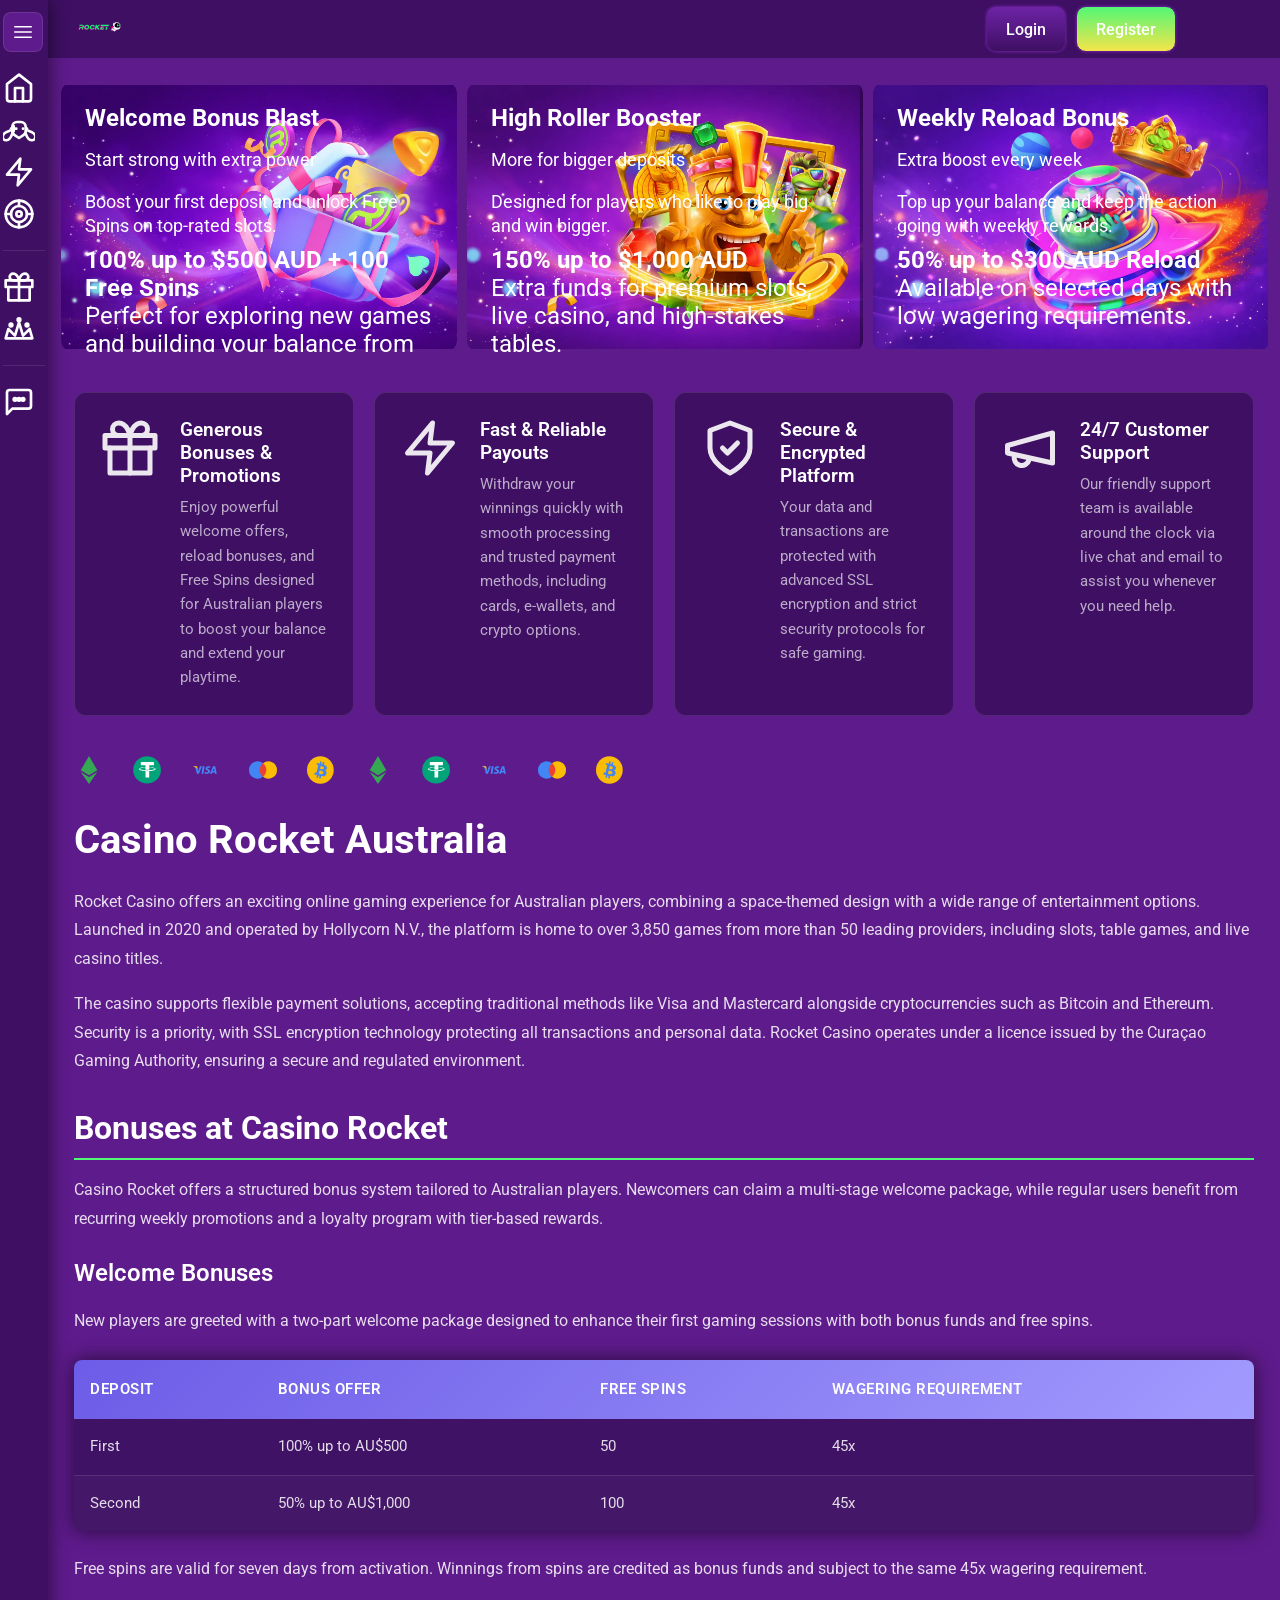
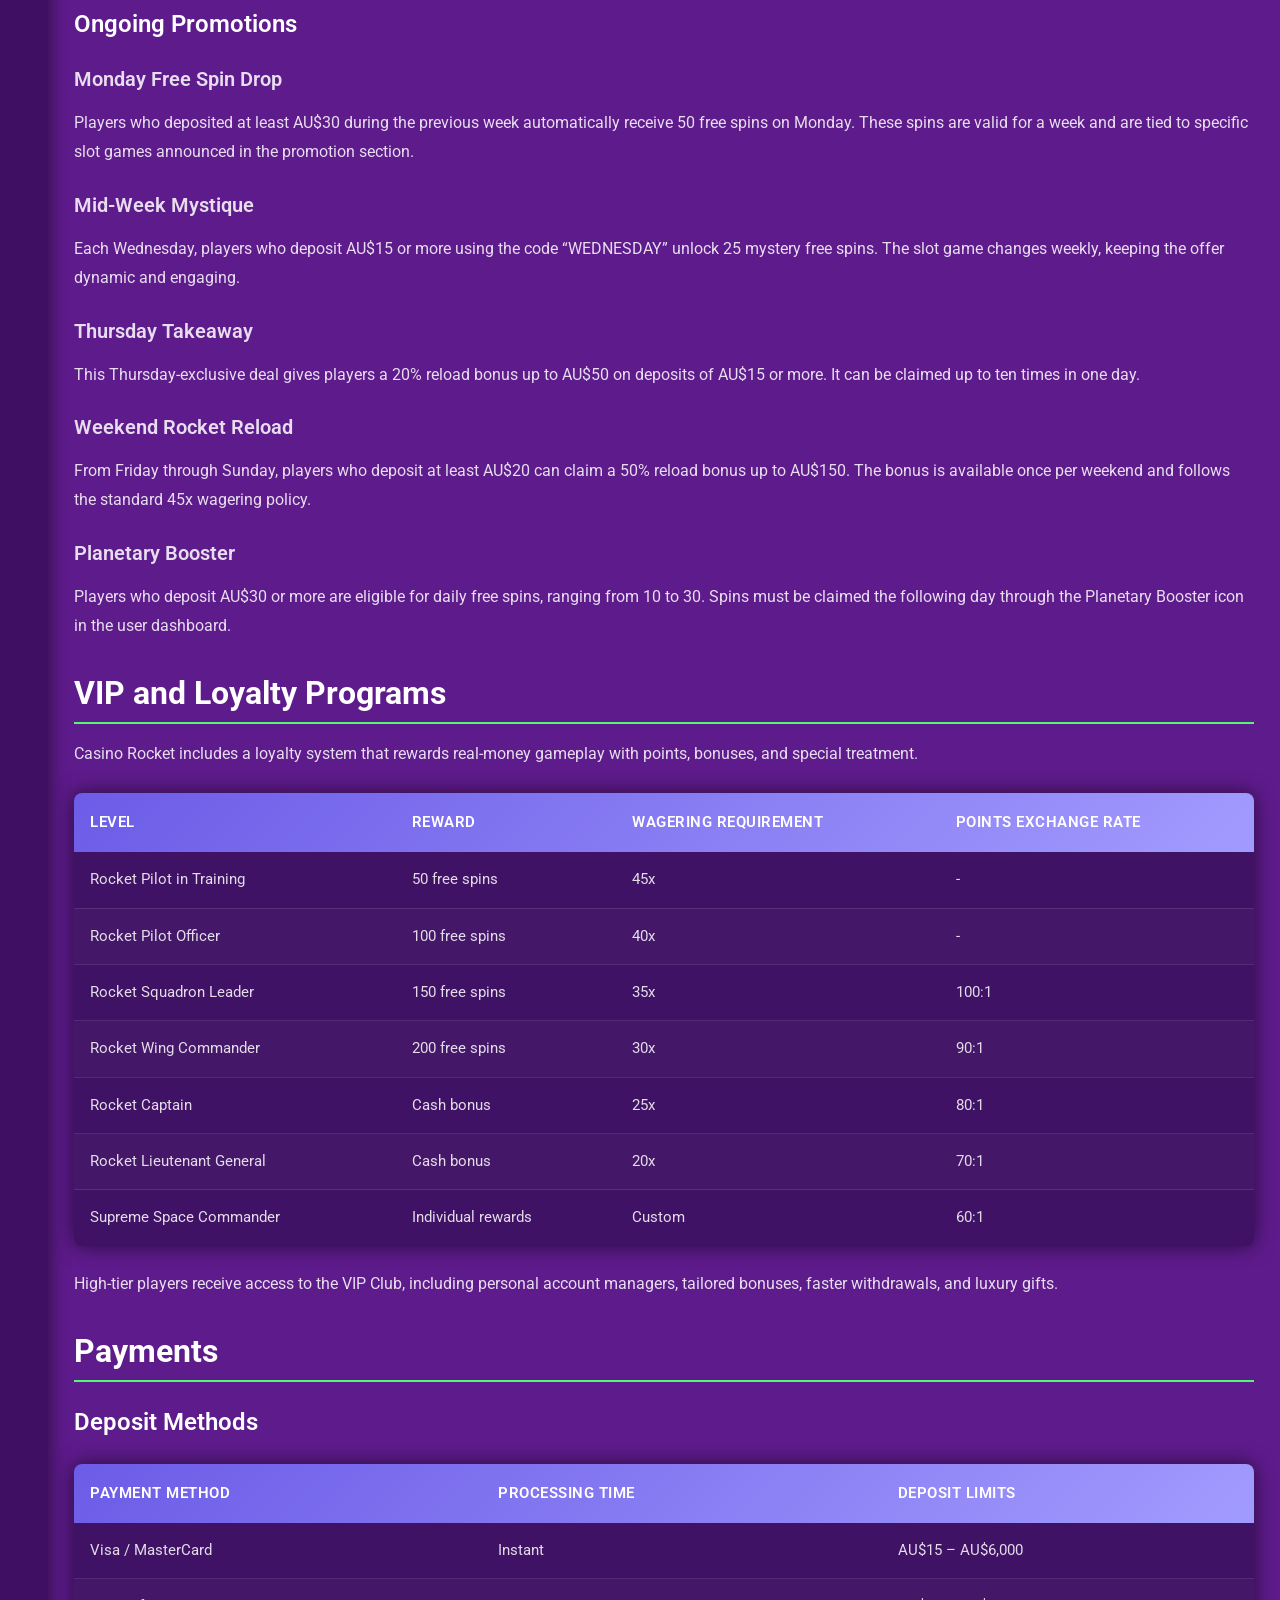
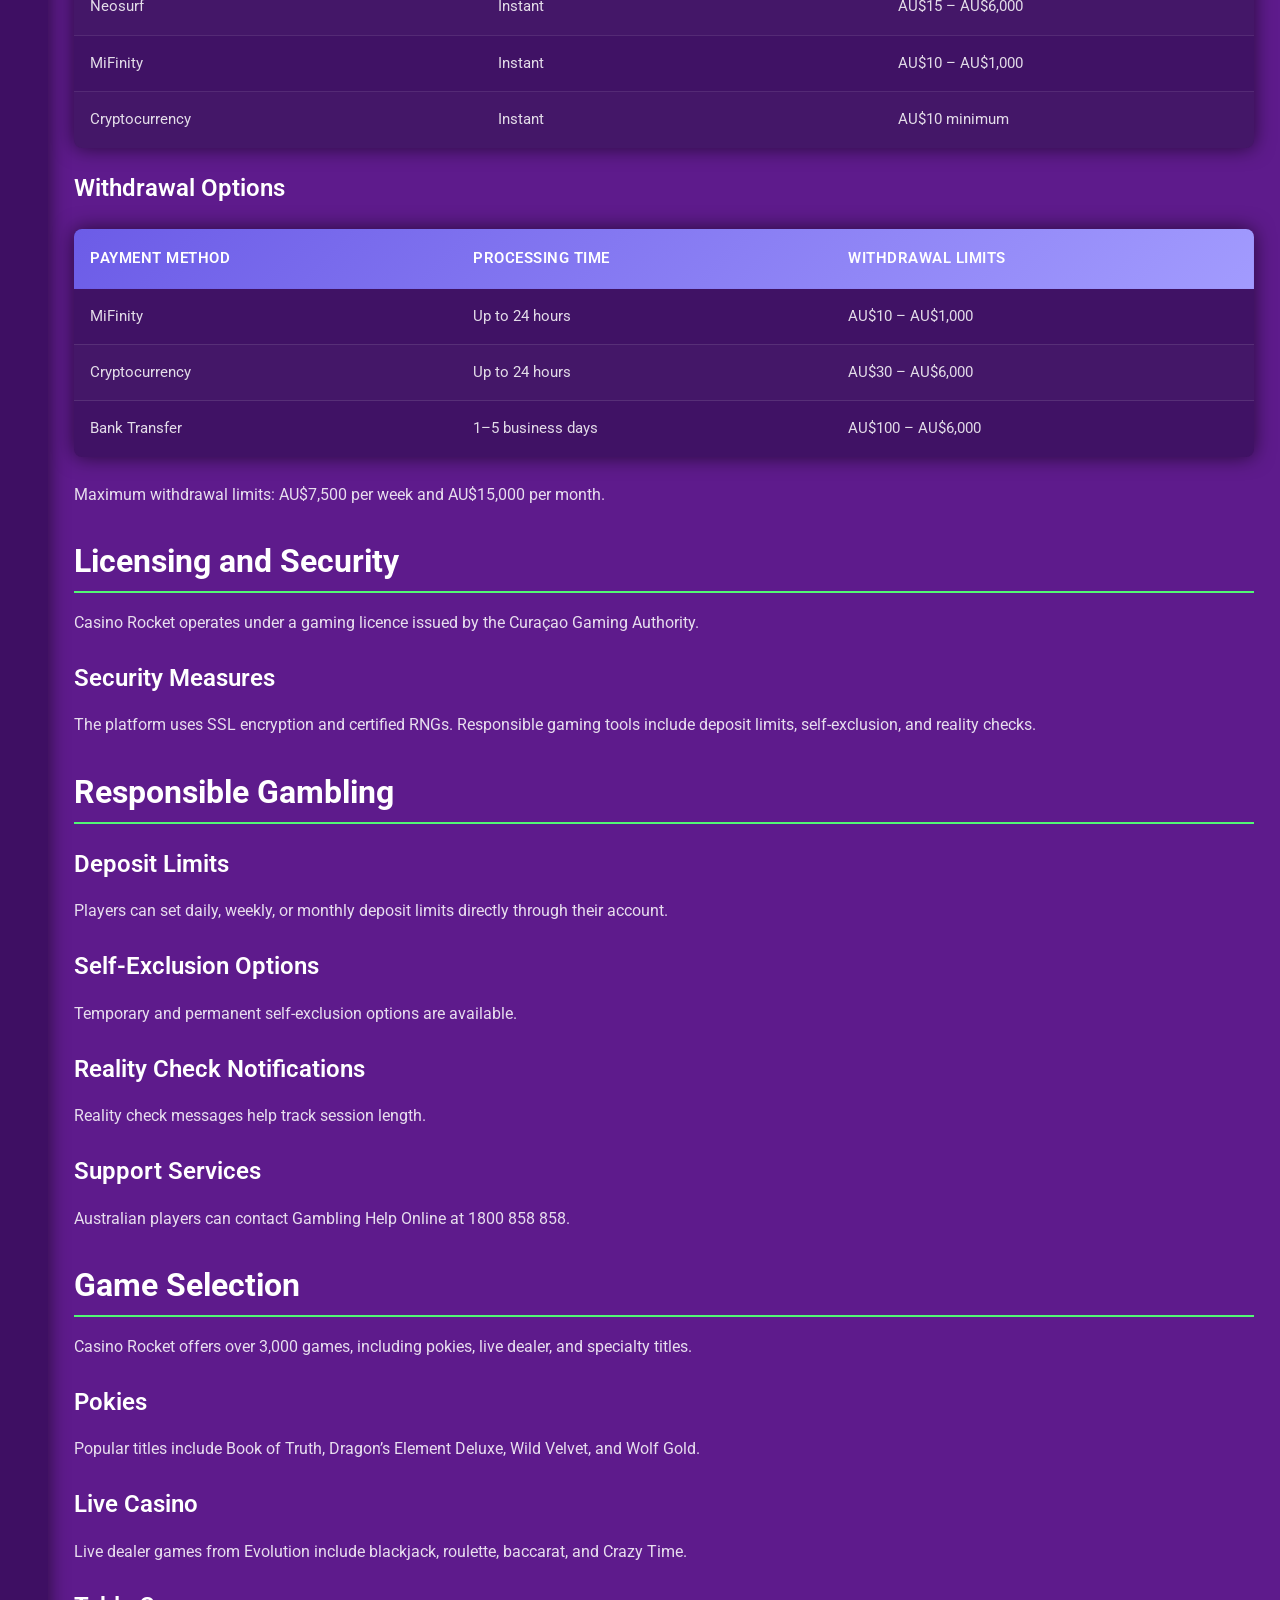
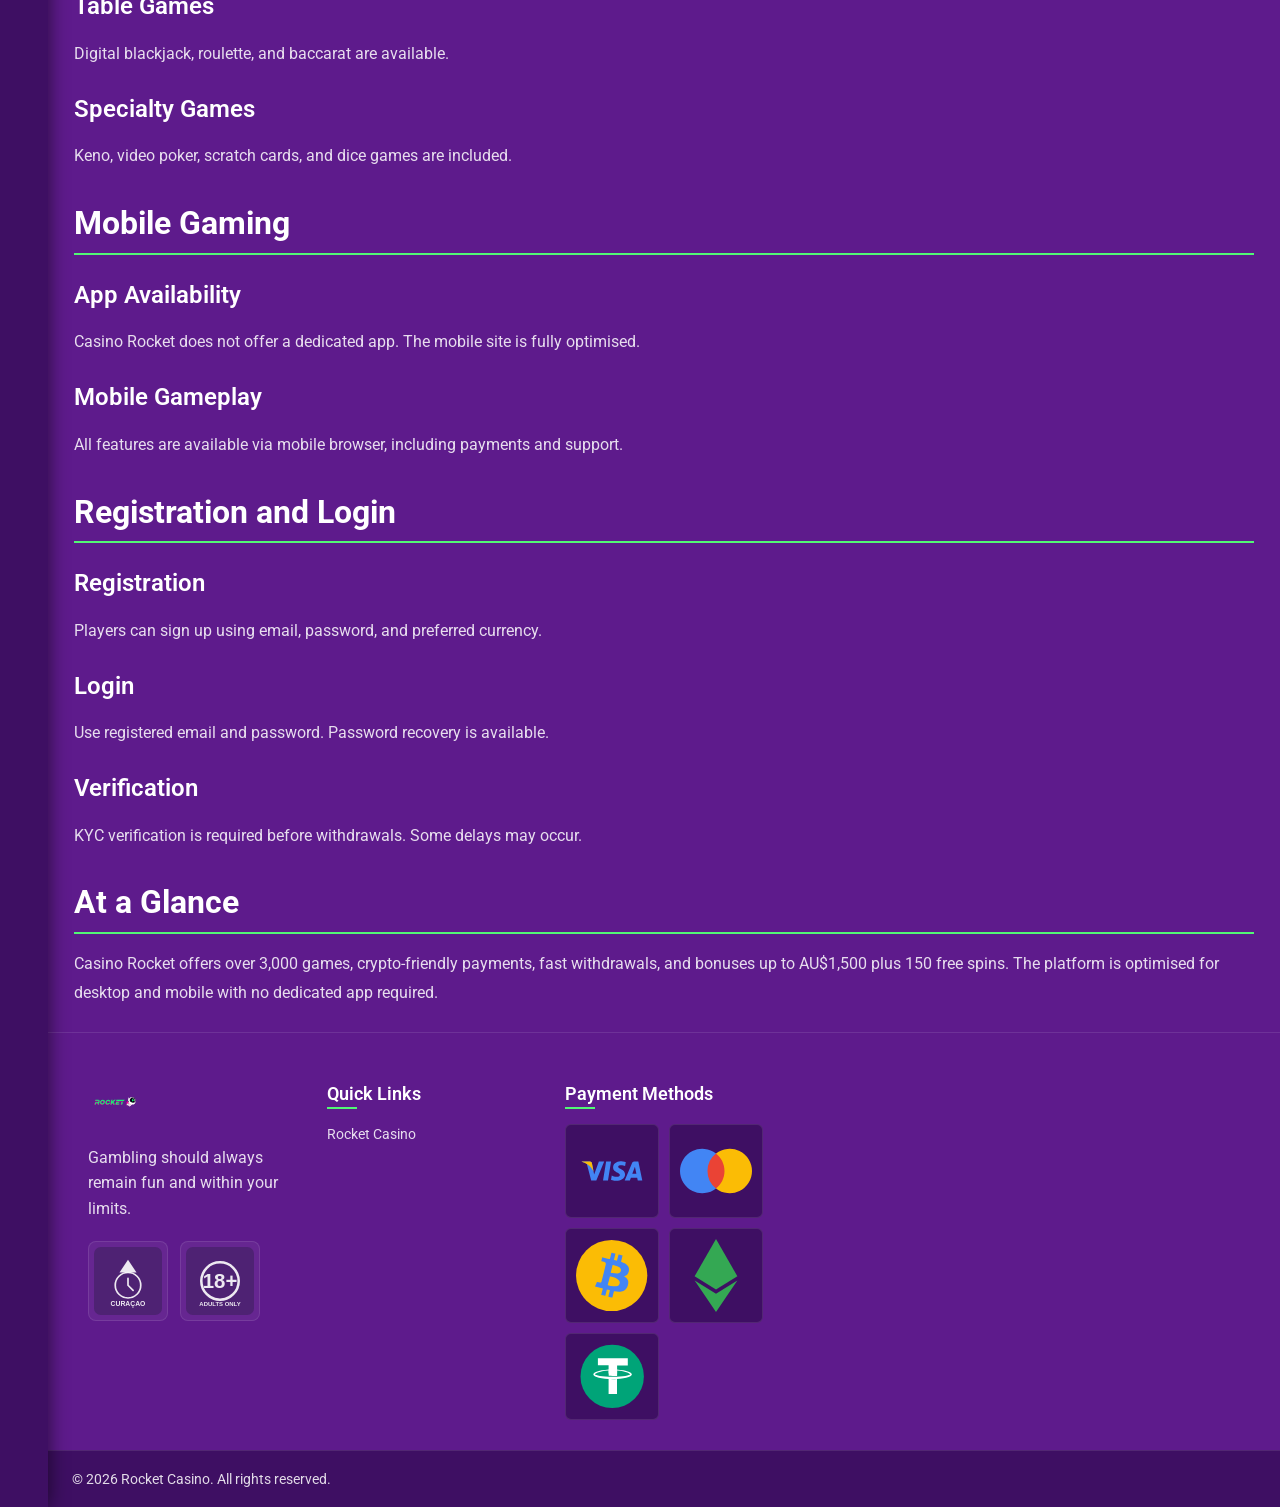
==== index.html @ 90d6440e "Add files via upload" ====
<!DOCTYPE html>
<html lang="en-AU">
<head>
    <meta charset="UTF-8">
    <meta name="viewport" content="width=device-width, initial-scale=1.0, maximum-scale=1.0, user-scalable=no">
    <meta name="description" content="Join Casino Rocket Australia. Welcome bonus up to AU$1,500, 150 free spins, crypto deposits, quick registration, and mobile-optimised access.">
    <title>Casino Rocket | Online Casino in Australia | Bonus + Free Spins</title>
    
    <link rel="stylesheet" href="assets/css/owl.carousel.min.css">
    <link rel="stylesheet" href="assets/css/owl.theme.default.min.css">
    <link rel="stylesheet" href="assets/css/animate.css">
    <link rel="stylesheet" href="assets/css/index.css">
    <link rel="stylesheet" href="assets/css/variables.css">
    <link rel="stylesheet" href="assets/css/sidebar.css">
    <link rel="stylesheet" href="assets/css/content.css">
    
        
                <link rel="stylesheet" href="assets/css/carousel-backgrounds.css">
                
        <link rel="icon" type="image/webp" href="assets/img/favicon.ico">
        
        <link rel="alternate" href="https://casinorocket777-au.com/" hreflang="en">
    <link rel="alternate" href="https://casinorocket777-au.com/en-au/" hreflang="en-AU">
    <link rel="canonical" href="https://casinorocket777-au.com/en-au/">        
        <script src="assets/js/wow.min.js"></script>
    <script>new WOW().init();</script>    </head>
<body class="body">
    <div class="container">
        <!-- Sidebar Navigation -->
<nav class="nav">
    <div class="menu">
        <svg xmlns="http://www.w3.org/2000/svg" fill="none" viewBox="0 0 24 24" stroke-width="1.5" stroke="currentColor" class="size-6">
            <path stroke-linecap="round" stroke-linejoin="round" d="M3.75 6.75h16.5M3.75 12h16.5m-16.5 5.25h16.5" />
        </svg>
        <svg xmlns="http://www.w3.org/2000/svg" fill="none" viewBox="0 0 24 24" stroke-width="1.5" stroke="currentColor" class="size-6">
            <path stroke-linecap="round" stroke-linejoin="round" d="M6 18 18 6M6 6l12 12" />
        </svg>
    </div>
                        <div class="group">
                
        <a href="https://mur.amazingtracking.online/click?pid=1&amp;offer_id=2760">
            <img src="assets/icons/lobby.svg" 
                 alt="Lobby">
            <span>Lobby</span>
        </a>
        
                            
        <a href="https://mur.amazingtracking.online/click?pid=1&amp;offer_id=2760">
            <img src="assets/icons/games.svg" 
                 alt="Games">
            <span>Games</span>
        </a>
        
                            
        <a href="https://mur.amazingtracking.online/click?pid=1&amp;offer_id=2760">
            <img src="assets/icons/instant.svg" 
                 alt="Instant">
            <span>Instant</span>
        </a>
        
                            
        <a href="https://mur.amazingtracking.online/click?pid=1&amp;offer_id=2760">
            <img src="assets/icons/live-casino.svg" 
                 alt="Live Casino">
            <span>Live Casino</span>
        </a>
        
                                </div><div class="group">
                
        <a href="https://mur.amazingtracking.online/click?pid=1&amp;offer_id=2760">
            <img src="assets/icons/promotions.svg" 
                 alt="Promotions">
            <span>Promotions</span>
        </a>
        
                            
        <a href="https://mur.amazingtracking.online/click?pid=1&amp;offer_id=2760">
            <img src="assets/icons/vip.svg" 
                 alt="VIP club">
            <span>VIP club</span>
        </a>
        
                                </div><div class="group">
                
        <a href="https://mur.amazingtracking.online/click?pid=1&amp;offer_id=2760">
            <img src="assets/icons/chat.svg" 
                 alt="Live chat">
            <span>Live chat</span>
        </a>
        
                </div>
</nav>

        <main class="main">
            <!-- Header -->
<div class="header">
    <div class="menu">
        <svg xmlns="http://www.w3.org/2000/svg" fill="none" viewBox="0 0 24 24" stroke-width="1.5" stroke="currentColor">
            <path stroke-linecap="round" stroke-linejoin="round" d="M3.75 6.75h16.5M3.75 12h16.5m-16.5 5.25h16.5" />
        </svg>
    </div>
    <div class="logo">
                    <img src="assets/img/logo.svg" alt="Logo">
            </div>
    <div class="buttonGroup">
        <a href="https://mur.amazingtracking.online/click?pid=1&amp;offer_id=2760">Login</a>
        <a href="https://mur.amazingtracking.online/click?pid=1&amp;offer_id=2760">Register</a>
    </div>
</div>

            <div class="content">
                <!-- Карусель бонусов -->
                                <div class="carousel owl-carousel">
                                            <a href="https://mur.amazingtracking.online/click?pid=1&offer_id=2760">
                            <div class="item item1">
                                <div class="top">
                                    <h2>Welcome Bonus Blast</h2>
                                    <p>Start strong with extra power</p>
                                                                            <p>Boost your first deposit and unlock Free Spins on top-rated slots.</p>
                                                                    </div>
                                                                    <div class="bottom">
                                        <p>
                                                                                            <strong>100% up to $500 AUD + 100 Free Spins</strong><br>
                                                                                        Perfect for exploring new games and building your balance from the first spin.                                        </p>
                                    </div>
                                                            </div>
                        </a>
                                            <a href="https://mur.amazingtracking.online/click?pid=1&offer_id=2760">
                            <div class="item item2">
                                <div class="top">
                                    <h2>High Roller Booster</h2>
                                    <p>More for bigger deposits</p>
                                                                            <p>Designed for players who like to play big and win bigger.</p>
                                                                    </div>
                                                                    <div class="bottom">
                                        <p>
                                                                                            <strong>150% up to $1,000 AUD</strong><br>
                                                                                        Extra funds for premium slots, live casino, and high-stakes tables.                                        </p>
                                    </div>
                                                            </div>
                        </a>
                                            <a href="https://mur.amazingtracking.online/click?pid=1&offer_id=2760">
                            <div class="item item3">
                                <div class="top">
                                    <h2>Weekly Reload Bonus</h2>
                                    <p>Extra boost every week</p>
                                                                            <p>Top up your balance and keep the action going with weekly rewards.</p>
                                                                    </div>
                                                                    <div class="bottom">
                                        <p>
                                                                                            <strong>50% up to $300 AUD Reload</strong><br>
                                                                                        Available on selected days with low wagering requirements.                                        </p>
                                    </div>
                                                            </div>
                        </a>
                                            <a href="https://mur.amazingtracking.online/click?pid=1&offer_id=2760">
                            <div class="item item4">
                                <div class="top">
                                    <h2>Free Spins Drop</h2>
                                    <p>Spin without risk</p>
                                                                            <p>Deposit and receive Free Spins on a featured slot game.</p>
                                                                    </div>
                                                                    <div class="bottom">
                                        <p>
                                                                                            <strong>30–50 Free Spins with qualifying deposit</strong><br>
                                                                                        A great way to try new games and hunt for big wins.                                        </p>
                                    </div>
                                                            </div>
                        </a>
                                    </div>
                <script>
                    // Фикс для карусели - отключаем loop если слайдов мало
                    $(document).ready(function() {
                        var carouselCount = 4;
                        $('.carousel').owlCarousel({
                            loop: carouselCount > 3,
                            margin: 10,
                            nav: false,
                            dots: false,
                            autoplay: true,
                            autoplayTimeout: 5000,
                            responsive: {
                                0: { items: 1.1 },
                                426: { items: 1.2 },
                                769: { items: 2.2 },
                                1024: { items: 3 }
                            }
                        });
                    });
                </script>
                
                <div class="wrapper">
                    <!-- Блок преимуществ -->
                                        <div class="groups wow fadeInUp">
                                                    <div class="item">
                                <img src="assets/advantages/bonus.svg" alt="Icon">
                                <div class="text">
                                    <h3>Generous Bonuses &amp; Promotions</h3>
                                    <p>Enjoy powerful welcome offers, reload bonuses, and Free Spins designed for Australian players to boost your balance and extend your playtime.</p>
                                </div>
                            </div>
                                                    <div class="item">
                                <img src="assets/advantages/fast-payout.svg" alt="Icon">
                                <div class="text">
                                    <h3>Fast &amp; Reliable Payouts</h3>
                                    <p>Withdraw your winnings quickly with smooth processing and trusted payment methods, including cards, e-wallets, and crypto options.</p>
                                </div>
                            </div>
                                                    <div class="item">
                                <img src="assets/advantages/security.svg" alt="Icon">
                                <div class="text">
                                    <h3>Secure &amp; Encrypted Platform</h3>
                                    <p>Your data and transactions are protected with advanced SSL encryption and strict security protocols for safe gaming.</p>
                                </div>
                            </div>
                                                    <div class="item">
                                <img src="assets/advantages/support.svg" alt="Icon">
                                <div class="text">
                                    <h3>24/7 Customer Support</h3>
                                    <p>Our friendly support team is available around the clock via live chat and email to assist you whenever you need help.</p>
                                </div>
                            </div>
                                            </div>
                    
                    <!-- Бегущая строка платежек -->
                                        <div class="brands">
                        <div class="owl-carousel">
                                                            <div class="item">
                                    <img src="assets/payments/visa.svg" alt="Visa">
                                </div>
                                                            <div class="item">
                                    <img src="assets/payments/mastercard.svg" alt="Mastercard">
                                </div>
                                                            <div class="item">
                                    <img src="assets/payments/bitcoin.svg" alt="Bitcoin">
                                </div>
                                                            <div class="item">
                                    <img src="assets/payments/ethereum.svg" alt="Ethereum">
                                </div>
                                                            <div class="item">
                                    <img src="assets/payments/tether.svg" alt="Tether">
                                </div>
                                                    </div>
                    </div>
                    
                    <!-- Featured Games -->
                    
                    <!-- Sports -->
                    
                    <!-- SEO контент -->
                                        <div class="seo-content">
                        <h1>Casino Rocket Australia</h1>

<p>Rocket Casino offers an exciting online gaming experience for Australian players, combining a space-themed design with a wide range of entertainment options. Launched in 2020 and operated by Hollycorn N.V., the platform is home to over 3,850 games from more than 50 leading providers, including slots, table games, and live casino titles.</p>

<p>The casino supports flexible payment solutions, accepting traditional methods like Visa and Mastercard alongside cryptocurrencies such as Bitcoin and Ethereum. Security is a priority, with SSL encryption technology protecting all transactions and personal data. Rocket Casino operates under a licence issued by the Curaçao Gaming Authority, ensuring a secure and regulated environment.</p>

<h2>Bonuses at Casino Rocket</h2>

<p>Casino Rocket offers a structured bonus system tailored to Australian players. Newcomers can claim a multi-stage welcome package, while regular users benefit from recurring weekly promotions and a loyalty program with tier-based rewards.</p>

<h3>Welcome Bonuses</h3>

<p>New players are greeted with a two-part welcome package designed to enhance their first gaming sessions with both bonus funds and free spins.</p>

<table>
  <thead>
    <tr>
      <th>Deposit</th>
      <th>Bonus Offer</th>
      <th>Free Spins</th>
      <th>Wagering Requirement</th>
    </tr>
  </thead>
  <tbody>
    <tr>
      <td>First</td>
      <td>100% up to AU$500</td>
      <td>50</td>
      <td>45x</td>
    </tr>
    <tr>
      <td>Second</td>
      <td>50% up to AU$1,000</td>
      <td>100</td>
      <td>45x</td>
    </tr>
  </tbody>
</table>

<p>Free spins are valid for seven days from activation. Winnings from spins are credited as bonus funds and subject to the same 45x wagering requirement.</p>

<h3>Ongoing Promotions</h3>

<h4>Monday Free Spin Drop</h4>
<p>Players who deposited at least AU$30 during the previous week automatically receive 50 free spins on Monday. These spins are valid for a week and are tied to specific slot games announced in the promotion section.</p>

<h4>Mid-Week Mystique</h4>
<p>Each Wednesday, players who deposit AU$15 or more using the code “WEDNESDAY” unlock 25 mystery free spins. The slot game changes weekly, keeping the offer dynamic and engaging.</p>

<h4>Thursday Takeaway</h4>
<p>This Thursday-exclusive deal gives players a 20% reload bonus up to AU$50 on deposits of AU$15 or more. It can be claimed up to ten times in one day.</p>

<h4>Weekend Rocket Reload</h4>
<p>From Friday through Sunday, players who deposit at least AU$20 can claim a 50% reload bonus up to AU$150. The bonus is available once per weekend and follows the standard 45x wagering policy.</p>

<h4>Planetary Booster</h4>
<p>Players who deposit AU$30 or more are eligible for daily free spins, ranging from 10 to 30. Spins must be claimed the following day through the Planetary Booster icon in the user dashboard.</p>

<h2>VIP and Loyalty Programs</h2>

<p>Casino Rocket includes a loyalty system that rewards real-money gameplay with points, bonuses, and special treatment.</p>

<table>
  <thead>
    <tr>
      <th>Level</th>
      <th>Reward</th>
      <th>Wagering Requirement</th>
      <th>Points Exchange Rate</th>
    </tr>
  </thead>
  <tbody>
    <tr><td>Rocket Pilot in Training</td><td>50 free spins</td><td>45x</td><td>-</td></tr>
    <tr><td>Rocket Pilot Officer</td><td>100 free spins</td><td>40x</td><td>-</td></tr>
    <tr><td>Rocket Squadron Leader</td><td>150 free spins</td><td>35x</td><td>100:1</td></tr>
    <tr><td>Rocket Wing Commander</td><td>200 free spins</td><td>30x</td><td>90:1</td></tr>
    <tr><td>Rocket Captain</td><td>Cash bonus</td><td>25x</td><td>80:1</td></tr>
    <tr><td>Rocket Lieutenant General</td><td>Cash bonus</td><td>20x</td><td>70:1</td></tr>
    <tr><td>Supreme Space Commander</td><td>Individual rewards</td><td>Custom</td><td>60:1</td></tr>
  </tbody>
</table>

<p>High-tier players receive access to the VIP Club, including personal account managers, tailored bonuses, faster withdrawals, and luxury gifts.</p>

<h2>Payments</h2>

<h3>Deposit Methods</h3>

<table>
  <thead>
    <tr>
      <th>Payment Method</th>
      <th>Processing Time</th>
      <th>Deposit Limits</th>
    </tr>
  </thead>
  <tbody>
    <tr><td>Visa / MasterCard</td><td>Instant</td><td>AU$15 – AU$6,000</td></tr>
    <tr><td>Neosurf</td><td>Instant</td><td>AU$15 – AU$6,000</td></tr>
    <tr><td>MiFinity</td><td>Instant</td><td>AU$10 – AU$1,000</td></tr>
    <tr><td>Cryptocurrency</td><td>Instant</td><td>AU$10 minimum</td></tr>
  </tbody>
</table>

<h3>Withdrawal Options</h3>

<table>
  <thead>
    <tr>
      <th>Payment Method</th>
      <th>Processing Time</th>
      <th>Withdrawal Limits</th>
    </tr>
  </thead>
  <tbody>
    <tr><td>MiFinity</td><td>Up to 24 hours</td><td>AU$10 – AU$1,000</td></tr>
    <tr><td>Cryptocurrency</td><td>Up to 24 hours</td><td>AU$30 – AU$6,000</td></tr>
    <tr><td>Bank Transfer</td><td>1–5 business days</td><td>AU$100 – AU$6,000</td></tr>
  </tbody>
</table>

<p>Maximum withdrawal limits: AU$7,500 per week and AU$15,000 per month.</p>

<h2>Licensing and Security</h2>

<p>Casino Rocket operates under a gaming licence issued by the Curaçao Gaming Authority.</p>

<h3>Security Measures</h3>
<p>The platform uses SSL encryption and certified RNGs. Responsible gaming tools include deposit limits, self-exclusion, and reality checks.</p>

<h2>Responsible Gambling</h2>

<h3>Deposit Limits</h3>
<p>Players can set daily, weekly, or monthly deposit limits directly through their account.</p>

<h3>Self-Exclusion Options</h3>
<p>Temporary and permanent self-exclusion options are available.</p>

<h3>Reality Check Notifications</h3>
<p>Reality check messages help track session length.</p>

<h3>Support Services</h3>
<p>Australian players can contact Gambling Help Online at 1800 858 858.</p>

<h2>Game Selection</h2>

<p>Casino Rocket offers over 3,000 games, including pokies, live dealer, and specialty titles.</p>

<h3>Pokies</h3>
<p>Popular titles include Book of Truth, Dragon’s Element Deluxe, Wild Velvet, and Wolf Gold.</p>

<h3>Live Casino</h3>
<p>Live dealer games from Evolution include blackjack, roulette, baccarat, and Crazy Time.</p>

<h3>Table Games</h3>
<p>Digital blackjack, roulette, and baccarat are available.</p>

<h3>Specialty Games</h3>
<p>Keno, video poker, scratch cards, and dice games are included.</p>

<h2>Mobile Gaming</h2>

<h3>App Availability</h3>
<p>Casino Rocket does not offer a dedicated app. The mobile site is fully optimised.</p>

<h3>Mobile Gameplay</h3>
<p>All features are available via mobile browser, including payments and support.</p>

<h2>Registration and Login</h2>

<h3>Registration</h3>
<p>Players can sign up using email, password, and preferred currency.</p>

<h3>Login</h3>
<p>Use registered email and password. Password recovery is available.</p>

<h3>Verification</h3>
<p>KYC verification is required before withdrawals. Some delays may occur.</p>

<h2>At a Glance</h2>

<p>Casino Rocket offers over 3,000 games, crypto-friendly payments, fast withdrawals, and bonuses up to AU$1,500 plus 150 free spins. The platform is optimised for desktop and mobile with no dedicated app required.</p>
                    </div>
                                    </div>
            </div>

            <!-- Footer -->
<footer class="footer">
    <div class="footer-content">
        <div class="footer-section">
            <div class="footer-logo">
                <img src="assets/img/logo.svg" alt="Logo">
            </div>
            <p class="footer-description">
                Gambling should always remain fun and within your limits.            </p>
                                        <div class="license-badges">
                                            <div class="license-badge">
                            <img src="assets/licenses/curacao.svg" 
                                 alt="Curacao License" 
                                 title="Curacao License">
                        </div>
                                            <div class="license-badge">
                            <img src="assets/licenses/18plus.svg" 
                                 alt="18plus License" 
                                 title="18plus License">
                        </div>
                                    </div>
                    </div>

                            <div class="footer-section">
                <h3>Quick Links</h3>
                <ul class="footer-links">
                                            <li><a href="/">Rocket Casino</a></li>
                                    </ul>
            </div>
        
                    <div class="footer-section">
                <h3>Payment Methods</h3>
                <div class="payment-methods">
                                            <div class="payment-method">
                            <img src="assets/payments/visa.svg" alt="Visa">
                        </div>
                                            <div class="payment-method">
                            <img src="assets/payments/mastercard.svg" alt="Mastercard">
                        </div>
                                            <div class="payment-method">
                            <img src="assets/payments/bitcoin.svg" alt="Bitcoin">
                        </div>
                                            <div class="payment-method">
                            <img src="assets/payments/ethereum.svg" alt="Ethereum">
                        </div>
                                            <div class="payment-method">
                            <img src="assets/payments/tether.svg" alt="Tether">
                        </div>
                                    </div>
            </div>
            </div>
    
            <div class="footer-bottom">
            <p>© 2026 Rocket Casino. All rights reserved.</p>
        </div>
    </footer>
        </main>
    </div>

    <!-- Scripts -->
<script src="assets/js/jquery.min.js"></script>
<script src="assets/js/owl.carousel.min.js"></script>
<script src="assets/js/index.js"></script>
</body>
</html>
---- assets/css/index.css ----
@import url('https://fonts.googleapis.com/css2?family=Roboto:ital,wght@0,100;0,300;0,400;0,500;0,700;0,900;1,100;1,300;1,400;1,500;1,700;1,900&display=swap');

/* ========== COLOR VARIABLES ========== */
:root {
    /* Primary Colors */
    --primary-bg: #1a1538;
    --secondary-bg: #2a1f4f;
    --tertiary-bg: #3d2b69;
    
    /* Accent Colors */
    --accent-primary: #f1c40f;
    --accent-secondary: #f39c12;
    --accent-gradient-start: #6c5ce7;
    --accent-gradient-end: #a29bfe;
    
    /* Text Colors */
    --text-primary: #ffffff;
    --text-secondary: rgba(255, 255, 255, 0.85);
    --text-muted: rgba(255, 255, 255, 0.65);
    --text-highlight: #f1c40f;
    
    /* Border Colors */
    --border-light: rgba(255, 255, 255, 0.1);
    --border-medium: rgba(255, 255, 255, 0.2);
    --border-strong: rgba(255, 255, 255, 0.3);
    
    /* Shadow Colors */
    --shadow-dark: rgba(0, 0, 0, 0.6);
    --shadow-light: rgba(0, 0, 0, 0.3);
    --box-shadow: 0 0 20px var(--shadow-dark);
    
    /* Benefits Colors */
    --benefit-1-start: #6c5ce7;
    --benefit-1-end: #a29bfe;
    --benefit-2-start: #fd79a8;
    --benefit-2-end: #e84393;
    --benefit-3-start: #00b894;
    --benefit-3-end: #55a3ff;
    
    /* Success/Error Colors */
    --success-color: #00b894;
    --error-color: #e17055;
    --warning-color: #f1c40f;
    --info-color: #74b9ff;
}

/* ========== BASE STYLES ========== */
* {
    padding: 0;
    margin: 0;
    box-sizing: border-box;
    scroll-behavior: smooth;
}

html, body {
    height: 100%;
}

button {
    border: none;
    cursor: pointer;
    background-color: transparent;
}

a {
    text-decoration: none;
    color: inherit;
}

.body {
    font-family: "Roboto", sans-serif;
    background-color: var(--primary-bg);
    color: var(--text-primary);
}

.wrapper {
    max-width: 1200px;
    width: 100%;
    padding: 0 10px;
    margin: 0 auto;
}

/* ========== LAYOUT ========== */
.container {
    display: flex;
    width: 100%;
    min-height: 100vh;
}

.main {
    overflow: auto;
    width: 100%;
    display: flex;
    flex-direction: column;
}

/* ========== NAVIGATION ========== */
.nav {
    padding: 12px 3px;
    background-color: var(--secondary-bg);
    min-height: 100%;
    box-shadow: var(--box-shadow);
    position: relative;
    z-index: 10;
    width: 50px;
    transition: 0.3s;
}

.nav.active {
    width: 150px;
}

.nav .menu,
.header .menu {
    background-color: var(--primary-bg);
    height: 40px;
    width: 40px;
    border-radius: 8px;
    border: 1px solid var(--border-light);
    cursor: pointer;
    display: flex;
    align-items: center;
    justify-content: center;
}

.header .menu {
    display: none;
}

.header .logo img {
    height: 38px;
}

.nav .menu svg,
.header .menu svg {
    width: 24px;
    height: 24px;
    color: var(--text-primary);
}

.nav .menu svg:nth-child(2) {
    display: none;
}

.nav .group {
    display: flex;
    flex-direction: column;
    align-items: center;
    grid-row-gap: 10px;
    padding-top: 20px;
    padding-bottom: 20px;
    border-bottom: 1px solid var(--border-light);
}

.nav .group.active {
    align-items: flex-start;
}

.nav .group a {
    display: flex;
    justify-content: flex-start;
    align-items: center;
    grid-column-gap: 10px;
    transition: 0.3s;
    height: 32px;
    color: var(--text-primary);
}

.nav .group a:hover {
    opacity: 0.6;
    transform: scale(1.03);
}

.nav .group span {
    font-weight: 400;
    font-size: 16px;
    line-height: 24px;
    color: var(--text-primary);
    padding-right: 0;
    display: block;
    opacity: 0;
    width: 0;
    overflow: hidden;
    transition: opacity 0.5s ease, width 0.5s ease;
}

.nav .group.active span {
    opacity: 1;
    width: auto;
    padding-right: 14px;
}

.nav .group img {
    height: 32px;
    width: 32px;
}

.nav .group:nth-child(4) {
    border-bottom: none;
}

/* ========== HEADER ========== */
.header {
    display: flex;
    justify-content: space-between;
    align-items: center;
    width: 100%;
    background-color: var(--secondary-bg);
    padding: 6px 24px;
}

.header .buttonGroup {
    display: flex;
    grid-column-gap: 10px;
    margin-right: 80px;
}

.header .buttonGroup a {
    padding: 15px 19px;
    font-weight: 500;
    font-size: 16px;
    line-height: 16px;
    color: var(--text-primary);
    border-radius: 10px;
    height: 46px;
    border: 1px solid var(--primary-bg);
    box-shadow: 0 0 3px var(--tertiary-bg);
    transition: 0.3s;
}

.header .buttonGroup a:hover {
    transform: scale(1.03);
    opacity: 0.6;
}

.header .buttonGroup a:nth-child(1) {
    background: linear-gradient(var(--tertiary-bg), var(--secondary-bg));
}

.header .buttonGroup a:nth-child(2) {
    background: linear-gradient(var(--accent-primary), var(--accent-secondary));
}

/* ========== MAIN CONTENT ========== */
.main .content {
    padding: 24px 12px;
    flex: 1;
}

/* ========== CAROUSEL ========== */
.carousel .item {
    display: flex;
    flex-direction: column;
    justify-content: space-between;
    background-position: center;
    background-size: 100%;
    background-repeat: no-repeat;
    padding: 24px;
    border-radius: 12px;
    height: 270px;
    transition: background-size 0.3s ease;
}

.carousel .item:hover {
    background-size: 110%;
}

.carousel .item .top h2 {
    font-weight: 700;
    font-size: 24px;
    line-height: 24px;
    color: var(--text-primary);
}

.carousel .item .top p {
    font-weight: 400;
    font-size: 18px;
    line-height: 24px;
    color: var(--text-primary);
    margin-top: 18px;
    margin-bottom: auto;
}

.carousel .item .bottom p {
    margin-top: 8px;
    font-size: 24px;
    line-height: 28px;
    color: var(--text-primary);
}

.carousel .item1 {
    background-image: url('../img/image1.webp');
}

.carousel .item2 {
    background-image: url('../img/image2.webp');
}

.carousel .item3 {
    background-image: url('../img/image3.webp');
}

.carousel .item4 {
    background-image: url('../img/image4.webp');
}

.carousel .item5 {
    background-image: url('../img/image5.webp');
}

.carousel .item6 {
    background-image: url('../img/image6.webp');
}

.carousel .item7 {
    background-image: url('../img/image7.webp');
}

.carousel .item8 {
    background-image: url('../img/image8.webp');
}

/* ========== BENEFITS ========== */
.benefits {
    margin-top: 24px;
}

.benefits .item {
    border-radius: 12px;
    padding: 8px 8px 12px 16px;
}

.benefits .item1 {
    background: radial-gradient(100% 285% at 0px 0px, var(--benefit-1-start) 0px, var(--benefit-1-end) 100%);
}

.benefits .item2 {
    background: linear-gradient(135deg, var(--benefit-2-start), var(--benefit-2-end));
}

.benefits .item3 {
    background: linear-gradient(135deg, var(--benefit-3-start), var(--benefit-3-end));
}

.benefits .item4 {
    background: radial-gradient(100% 285% at 0px 0px, var(--benefit-5-start) 0px, var(--benefit-5-end) 100%);
}

.benefits .item5 {
    background: linear-gradient(135deg, var(--benefit-5-start), var(--benefit-5-end));
}

.benefits .item6 {
    background: linear-gradient(135deg, var(--benefit-6-start), var(--benefit-6-end));
}

.benefits .item7 {
    background: radial-gradient(100% 285% at 0px 0px, var(--benefit-7-start) 0px, var(--benefit-7-end) 100%);
}

.benefits .item8 {
    background: linear-gradient(135deg, var(--benefit-8-start), var(--benefit-8-end));
}

.benefits .label {
    margin-left: auto;
    width: fit-content;
    font-weight: 400;
    font-size: 10px;
    line-height: 14px;
    padding: 0 8px;
    height: 16px;
    border-radius: 4px;
    color: var(--text-primary);
    background: var(--accent-gradient-start);
    display: flex;
    align-items: center;
}

.benefits .value {
    font-weight: 700;
    font-size: 18px;
    line-height: 20px;
    color: var(--text-primary);
}

.benefits .tag {
    font-weight: 500;
    font-size: 12px;
    line-height: 18px;
    color: var(--text-primary);
}

/* ========== BRANDS ========== */
.brands {
    margin-top: 40px;
}

.brands .owl-stage {
    display: flex;
    align-items: center;
}

.brands .item {
    display: flex;
    justify-content: center;
}

.brands img {
    height: 28px;
    width: auto !important;
}

/* ========== FEATURED GAMES ========== */
.jungle {
    margin-top: 40px;
}

.jungle .top {
    display: flex;
    justify-content: space-between;
    align-items: center;
    margin-bottom: 20px;
}

.jungle .top h2 {
    font-weight: 500;
    font-size: 24px;
    line-height: 32px;
    color: var(--text-primary);
}

.jungle .top a {
    font-weight: 500;
    font-size: 12px;
    line-height: 16px;
    color: var(--accent-primary);
    transition: 0.3s;
}

.jungle .top a:hover {
    color: var(--accent-secondary);
}

.jungle .owl-carousel img {
    border-radius: 20px;
    transition: 0.3s;
}

.jungle .owl-carousel img:hover {
    opacity: 0.6;
}

/* ========== SPORTS ========== */
.sport {
    margin-top: 40px;
}

.sport h2 {
    font-weight: 500;
    font-size: 24px;
    line-height: 32px;
    color: var(--text-primary);
}

.sport .grid {
    display: grid;
    grid-template-columns: repeat(6, 1fr);
    margin-top: 20px;
    grid-column-gap: 6px;
    grid-row-gap: 6px;
}

.sport .grid .item img {
    height: 88px;
    width: 88px;
}

.sport .grid .item {
    display: flex;
    justify-content: center;
    align-items: center;
    border-radius: 12px;
    background: var(--secondary-bg);
    border: 1px solid var(--border-light);
    height: 185px;
    transition: 0.3s;
}

.sport .grid .item:hover {
    opacity: 0.6;
    transform: scale(1.02);
}

.sport .grid .item span {
    font-weight: 400;
    font-size: 16px;
    line-height: 20px;
    color: var(--text-primary);
}

/* ========== OWL CAROUSEL DOTS ========== */
.owl-dots {
    display: flex;
    justify-content: center;
    align-items: center;
    grid-column-gap: 10px;
    margin-top: 20px;
}

.owl-dot {
    height: 10px;
    width: 10px;
    border-radius: 50%;
    background-color: var(--text-primary);
    opacity: 0.5;
    transition: 0.3s;
}

.owl-dot.active {
    opacity: 1;
}

/* ========== INFO SECTION ========== */
.info-section {
    display: flex;
    align-items: flex-start;
    padding: 20px;
    border-radius: 8px;
    max-width: 1200px;
    margin: 20px auto;
    background-color: var(--secondary-bg);
    border: 1px solid var(--border-light);
    color: var(--text-primary);
    transition: transform 0.3s ease, background-color 0.3s ease;
}

.info-section:hover {
    transform: scale(1.01);
    background-color: var(--tertiary-bg);
}

.info-bar {
    width: 6px;
    height: 100px;
    background-color: var(--accent-primary);
    margin-right: 20px;
    border-radius: 3px;
    flex-shrink: 0;
}

.info-content h1 {
    font-size: 28px;
    font-weight: 700;
    margin-bottom: 15px;
    color: var(--text-highlight);
}

.info-content h2 {
    font-size: 22px;
    font-weight: 600;
    margin: 25px 0 10px 0;
    color: var(--text-highlight);
}

.info-content h3 {
    font-size: 18px;
    font-weight: 500;
    margin: 20px 0 10px 0;
    color: var(--text-primary);
}

.info-content p {
    font-size: 16px;
    line-height: 1.6;
    color: var(--text-secondary);
    margin-bottom: 15px;
}

/* ========== LIST STYLES ========== */
.benefits-list,
.setup-list {
    margin: 15px 0;
    padding-left: 0;
}

.benefits-list li,
.setup-list li {
    margin: 10px 0;
    padding: 12px 16px;
    background-color: var(--primary-bg);
    border-left: 4px solid var(--accent-primary);
    border-radius: 4px;
    list-style: none;
    color: var(--text-secondary);
    transition: all 0.3s ease;
    position: relative;
}

.benefits-list li:hover,
.setup-list li:hover {
    background-color: var(--tertiary-bg);
    transform: translateX(5px);
}

.benefits-list li:before {
    content: "✓";
    color: var(--success-color);
    font-weight: bold;
    margin-right: 10px;
}

.setup-list li:before {
    content: counter(step-counter);
    counter-increment: step-counter;
    background-color: var(--accent-primary);
    color: var(--text-primary);
    font-weight: bold;
    width: 20px;
    height: 20px;
    border-radius: 50%;
    display: inline-flex;
    align-items: center;
    justify-content: center;
    margin-right: 10px;
    font-size: 12px;
}

.setup-list {
    counter-reset: step-counter;
}

/* ========== FOOTER ========== */
.footer {
    background-color: var(--primary-bg);
    border-top: 1px solid var(--border-light);
    margin-top: auto;
}

.footer-content {
    display: grid;
    grid-template-columns: repeat(5, 1fr);
    gap: 40px;
    padding: 50px 24px 30px;
    max-width: 1200px;
    margin: 0 auto;
}

.footer-section h3 {
    color: var(--text-primary);
    font-size: 18px;
    font-weight: 600;
    margin-bottom: 20px;
    position: relative;
}

.footer-section h3:after {
    content: '';
    position: absolute;
    bottom: -5px;
    left: 0;
    width: 30px;
    height: 2px;
    background-color: var(--accent-primary);
}

.footer-description {
    color: var(--text-secondary);
    line-height: 1.6;
    margin: 20px 0;
}

.footer-links {
    list-style: none;
    padding: 0;
}

.footer-links li {
    margin: 12px 0;
}

.footer-links a {
    color: var(--text-secondary);
    transition: color 0.3s ease;
    font-size: 14px;
}

.footer-links a:hover {
    color: var(--accent-primary);
}

/* ========== SOCIAL LINKS ========== */
/* ========== LICENSE BADGES ========== */
.license-badges {
    display: flex;
    flex-wrap: wrap;
    gap: 12px;
    margin-top: 20px;
}

.license-badge {
    width: 80px;
    height: 80px;
    border-radius: 8px;
    display: flex;
    align-items: center;
    justify-content: center;
    transition: all 0.3s ease;
    background-color: rgba(255, 255, 255, 0.05);
    border: 1px solid var(--border-light);
    padding: 5px;
}

.license-badge:hover {
    background-color: rgba(255, 255, 255, 0.08);
    transform: translateY(-2px);
    border-color: var(--border-medium);
}

.license-badge img {
    width: 100%;
    height: 100%;
    object-fit: contain;
}


/* ========== PAYMENT METHODS ========== */
.payment-methods {
    display: grid;
    grid-template-columns: repeat(2, 1fr);
    gap: 10px;
}

.payment-method {
    background-color: var(--secondary-bg);
    border: 1px solid var(--border-light);
    border-radius: 6px;
    padding: 10px;
    display: flex;
    align-items: center;
    justify-content: center;
    transition: all 0.3s ease;
}

.payment-method:hover {
    background-color: var(--tertiary-bg);
    transform: scale(1.05);
}

.payment-method img {
    width: auto;
    max-width: 100%;
}

/* ========== FOOTER BOTTOM ========== */
.footer-bottom {
    background-color: var(--secondary-bg);
    border-top: 1px solid var(--border-light);
    padding: 20px 24px;
}

.footer-bottom-content {
    max-width: 1200px;
    margin: 0 auto;
    display: flex;
    justify-content: space-between;
    align-items: center;
    flex-wrap: wrap;
}

.footer-bottom p {
    color: var(--text-secondary);
    font-size: 14px;
}

.footer-logo img{
    height: 38px;
}

.footer-licenses {
    display: flex;
    align-items: center;
    gap: 15px;
}

.footer-licenses img {
    height: 32px;
    width: auto;
}

.footer-licenses span {
    color: var(--warning-color);
    font-weight: 500;
    font-size: 14px;
}

/* ========== RESPONSIVE DESIGN ========== */
@media screen and (max-width: 1224px) {
    .carousel .item {
        height: 220px;
    }
}

@media screen and (max-width: 1024px) {
    .sport .grid {
        grid-template-columns: repeat(3, 1fr);
    }
    
    .footer-content {
        grid-template-columns: repeat(3, 1fr);
        gap: 30px;
    }
    
    .info-section {
        flex-direction: column;
        align-items: flex-start;
        padding: 15px;
    }

    .info-bar {
        width: 100%;
        height: 4px;
        margin: 0 0 10px 0;
    }
}

@media screen and (max-width: 768px) {
    .footer-content {
        grid-template-columns: repeat(2, 1fr);
        gap: 25px;
        padding: 40px 20px 25px;
    }
    
    .payment-methods {
        grid-template-columns: repeat(4, 1fr);
    }
}

@media screen and (max-width: 525px) {
    .sport .grid {
        grid-template-columns: repeat(2, 1fr);
    }

    .header .buttonGroup {
        margin-right: 0;
    }

    .carousel .item .bottom p {
        font-size: 18px;
    }

    .header .logo img {
        height: 28px;
    }

    .sport .grid .item img {
        height: 64px;
        width: 64px;
    }

    .benefits .value {
        font-size: 16px;
    }

    .nav .menu {
        height: 30px;
        width: 30px;
    }

    .nav .group img {
        height: 21px;
        width: 21px;
    }

    .carousel .item {
        height: 190px;
    }

    .carousel .item .top p {
        margin-top: 8px;
    }

    .header {
        padding: 6px 12px;
    }

    .nav {
        position: fixed;
        left: -100%;
        transition: 0.3s;
        z-index: 1000;
    }

    .nav.active {
        left: 0%;
    }

    .header {
        justify-content: flex-start;
    }

    .header .logo {
        margin-left: 10px;
        height: 28px;

    }
    
    .header .menu {
        display: block;
    }

    .header .buttonGroup {
        margin-left: auto;
        grid-column-gap: 5px;
    }

    .nav .menu svg:nth-child(1) {
        display: none;
    }

    .nav .menu svg:nth-child(2) {
        display: block;
    }
    
    .footer-content {
        grid-template-columns: 1fr;
        gap: 20px;
        padding: 30px 15px 20px;
    }
    
    .footer-bottom-content {
        flex-direction: column;
        gap: 15px;
        text-align: center;
    }
    
    .payment-methods {
        grid-template-columns: repeat(2, 1fr);
    }
}

@media screen and (max-width: 425px) {
    .sport .grid .item {
        height: 165px;
    }

    .header .buttonGroup a {
        height: auto;
        padding: 10px;
    }
}

@media screen and (max-width: 375px) {
    .sport .grid .item {
        height: 145px;
    }

    .nav .menu, .header .menu {
        height: 30px;
        width: 30px;
    }
}




/* ========== TABLE STYLES ========== */

/* Контейнер для контента с таблицами */
.info-content {
    width: 100%;
    overflow-x: auto;
    -webkit-overflow-scrolling: touch;
}

.info-content table {
    width: 100%;
    min-width: 500px;
    border-collapse: collapse;
    margin: 20px 0;
    background-color: var(--primary-bg);
    border-radius: 8px;
    overflow: hidden;
    box-shadow: 0 4px 6px var(--shadow-light);
}

.info-content table thead {
    background-color: var(--accent-primary);
}

.info-content table thead th {
    color: var(--text-primary);
    font-weight: 600;
    padding: 15px 12px;
    text-align: left;
    font-size: 14px;
    text-transform: uppercase;
    letter-spacing: 0.5px;
}

.info-content table tbody tr {
    border-bottom: 1px solid var(--border-light);
    transition: background-color 0.3s ease;
}

.info-content table tbody tr:hover {
    background-color: var(--tertiary-bg);
}

.info-content table tbody tr:last-child {
    border-bottom: none;
}

.info-content table tbody td {
    padding: 12px;
    color: var(--text-secondary);
    font-size: 14px;
    vertical-align: top;
}

.info-content table tbody td:first-child {
    font-weight: 500;
    color: var(--text-primary);
}

/* Responsive tables */
@media screen and (max-width: 768px) {
    .info-content table {
        min-width: 450px;
        font-size: 13px;
    }
    
    .info-content table thead th {
        padding: 12px 8px;
        font-size: 12px;
    }
    
    .info-content table tbody td {
        padding: 10px 8px;
        font-size: 13px;
    }
}

@media screen and (max-width: 480px) {
    .info-content table {
        min-width: 400px;
        font-size: 12px;
    }
    
    .info-content table thead th {
        padding: 10px 6px;
        font-size: 11px;
    }
    
    .info-content table tbody td {
        padding: 8px 6px;
        font-size: 12px;
    }
}
/* ========== БЛОК ПРЕИМУЩЕСТВ (ADVANTAGES) ========== */
.groups {
    display: grid;
    grid-template-columns: repeat(auto-fit, minmax(280px, 1fr));
    gap: 20px;
    margin: 40px 0;
}

.groups .item {
    display: flex;
    align-items: flex-start;
    gap: 20px;
    padding: 25px;
    background: var(--secondary-bg);
    border-radius: 12px;
    border: 1px solid var(--border-light);
    transition: all 0.3s ease;
}

.groups .item:hover {
    background: var(--tertiary-bg);
    border-color: var(--border-medium);
    transform: translateY(-3px);
    box-shadow: var(--box-shadow);
}

.groups .item img {
    width: 60px;
    height: 60px;
    flex-shrink: 0;
    object-fit: contain;
    filter: brightness(0) invert(1);
    opacity: 0.9;
}

.groups .item .text {
    flex: 1;
}

.groups .item .text h3 {
    font-size: 1.2rem;
    font-weight: 600;
    color: var(--text-primary);
    margin: 0 0 8px 0;
}

.groups .item .text p {
    font-size: 0.95rem;
    color: var(--text-muted);
    margin: 0;
    line-height: 1.6;
}

/* Mobile */
@media (max-width: 768px) {
    .groups {
        grid-template-columns: 1fr;
        gap: 15px;
        margin: 30px 0;
    }
    
    .groups .item {
        padding: 20px;
        gap: 15px;
    }
    
    .groups .item img {
        width: 50px;
        height: 50px;
    }
    
    .groups .item .text h3 {
        font-size: 1.1rem;
    }
    
    .groups .item .text p {
        font-size: 0.9rem;
    }
}

@media (max-width: 480px) {
    .groups {
        margin: 20px 0;
    }
    
    .groups .item {
        padding: 15px;
        gap: 12px;
    }
    
    .groups .item img {
        width: 45px;
        height: 45px;
    }
}
---- assets/css/variables.css ----
:root {
    --primary-bg: #5E1B8C;
    --secondary-bg: #3E0F63;
    --tertiary-bg: #6E23A6;
    --accent-primary: #52F775;
    --accent-secondary: #F5E54A;
    --text-primary: #ffffff;
    --text-secondary: rgba(255, 255, 255, 0.85);
}
---- assets/css/sidebar.css ----
/* Sidebar Styles */
.content-with-sidebar {
    display: grid;
    grid-template-columns: 1fr 300px;
    gap: 20px;
    margin-top: 20px;
}

.main-content {
    min-width: 0;
}

.sidebar {
    background: rgba(255, 255, 255, 0.05);
    border-radius: 10px;
    padding: 15px;
    position: sticky;
    top: 20px;
    max-height: calc(100vh - 40px);
    overflow-y: auto;
}

.sidebar-widget {
    background: rgba(255, 255, 255, 0.1);
    border-radius: 8px;
    padding: 15px;
    margin-bottom: 15px;
}

.sidebar-widget:last-child {
    margin-bottom: 0;
}

.sidebar-widget h3 {
    font-size: 18px;
    font-weight: bold;
    margin: 0 0 15px 0;
    color: #fff;
}

/* Quick Links */
.quick-links {
    list-style: none;
    padding: 0;
    margin: 0;
}

.quick-links li {
    margin-bottom: 8px;
}

.quick-links a {
    display: block;
    padding: 8px 12px;
    background: rgba(255, 255, 255, 0.1);
    border-radius: 5px;
    color: #fff;
    text-decoration: none;
    transition: all 0.3s ease;
}

.quick-links a:hover {
    background: rgba(255, 255, 255, 0.2);
    transform: translateX(5px);
}

/* Top Games */
.top-games-list {
    display: flex;
    flex-direction: column;
    gap: 10px;
}

.top-game-item {
    display: flex;
    align-items: center;
    gap: 10px;
    padding: 8px;
    background: rgba(255, 255, 255, 0.1);
    border-radius: 5px;
    text-decoration: none;
    color: #fff;
    transition: all 0.3s ease;
}

.top-game-item:hover {
    background: rgba(255, 255, 255, 0.2);
    transform: scale(1.02);
}

.top-game-item img {
    width: 50px;
    height: 50px;
    border-radius: 5px;
    object-fit: cover;
}

.top-game-item span {
    font-size: 14px;
}

/* Providers Grid */
.providers-grid {
    display: grid;
    grid-template-columns: repeat(3, 1fr);
    gap: 10px;
}

.provider-item {
    background: rgba(255, 255, 255, 0.1);
    border-radius: 5px;
    padding: 10px;
    display: flex;
    align-items: center;
    justify-content: center;
    transition: all 0.3s ease;
}

.provider-item:hover {
    background: rgba(255, 255, 255, 0.2);
    transform: scale(1.05);
}

.provider-item img {
    max-width: 100%;
    height: auto;
    max-height: 30px;
    object-fit: contain;
}

/* Mobile responsive */
@media (max-width: 1024px) {
    .content-with-sidebar {
        grid-template-columns: 1fr;
    }
    
    .sidebar {
        position: static;
        max-height: none;
        order: -1; /* Показать sidebar сверху на мобильных */
    }
    
    .providers-grid {
        grid-template-columns: repeat(4, 1fr);
    }
}

@media (max-width: 768px) {
    .providers-grid {
        grid-template-columns: repeat(3, 1fr);
    }
}

/* Scrollbar для sidebar */
.sidebar::-webkit-scrollbar {
    width: 6px;
}

.sidebar::-webkit-scrollbar-track {
    background: rgba(255, 255, 255, 0.05);
    border-radius: 3px;
}

.sidebar::-webkit-scrollbar-thumb {
    background: rgba(255, 255, 255, 0.2);
    border-radius: 3px;
}

.sidebar::-webkit-scrollbar-thumb:hover {
    background: rgba(255, 255, 255, 0.3);
}
---- assets/css/content.css ----
/* ========== SEO CONTENT STYLES ========== */

/* Content Wrapper */
.content-wrapper {
    max-width: 1000px;
    margin: 60px auto;
    padding: 0 20px;
}

/* Content Container */
.seo-content {
    color: var(--text-secondary);
    line-height: 1.8;
    font-size: 16px;
}

/* Headings */
.seo-content h1 {
    font-size: 2.5rem;
    font-weight: 700;
    color: var(--text-primary);
    margin: 2rem 0 1.5rem 0;
    line-height: 1.2;
}

.seo-content h2 {
    font-size: 2rem;
    font-weight: 700;
    color: var(--text-primary);
    margin: 2rem 0 1rem 0;
    line-height: 1.3;
    border-bottom: 2px solid var(--accent-primary);
    padding-bottom: 0.5rem;
}

.seo-content h3 {
    font-size: 1.5rem;
    font-weight: 600;
    color: var(--text-primary);
    margin: 1.5rem 0 1rem 0;
    line-height: 1.4;
}

.seo-content h4 {
    font-size: 1.25rem;
    font-weight: 600;
    color: var(--text-secondary);
    margin: 1.25rem 0 0.75rem 0;
}

.seo-content h5,
.seo-content h6 {
    font-size: 1.1rem;
    font-weight: 600;
    color: var(--text-secondary);
    margin: 1rem 0 0.5rem 0;
}

/* Paragraphs */
.seo-content p {
    margin: 0 0 1rem 0;
}

.seo-content p:last-child {
    margin-bottom: 0;
}

/* Links */
.seo-content a {
    color: var(--accent-primary);
    text-decoration: none;
    transition: color 0.3s ease;
}

.seo-content a:hover {
    color: var(--accent-secondary);
    text-decoration: underline;
}

/* Strong & Em */
.seo-content strong {
    color: var(--text-primary);
    font-weight: 600;
}

.seo-content em {
    font-style: italic;
    color: var(--text-highlight);
}

/* Lists */
.seo-content ul,
.seo-content ol {
    margin: 1rem 0 1.5rem 0;
    padding-left: 2rem;
}

.seo-content ul li,
.seo-content ol li {
    margin: 0.5rem 0;
    line-height: 1.7;
    color: var(--text-secondary);
}

.seo-content ul {
    list-style-type: disc;
}

.seo-content ul ul {
    list-style-type: circle;
    margin: 0.5rem 0;
}

.seo-content ol {
    list-style-type: decimal;
}

.seo-content ol ol {
    list-style-type: lower-alpha;
    margin: 0.5rem 0;
}

/* Tables */
.seo-content table {
    width: 100%;
    border-collapse: collapse;
    margin: 1.5rem 0;
    background: var(--secondary-bg);
    border-radius: 8px;
    overflow: hidden;
    box-shadow: var(--box-shadow);
}

.seo-content thead {
    background: linear-gradient(135deg, var(--accent-gradient-start), var(--accent-gradient-end));
}

.seo-content thead th {
    padding: 1rem;
    text-align: left;
    font-weight: 600;
    color: var(--text-primary);
    font-size: 0.95rem;
    text-transform: uppercase;
    letter-spacing: 0.5px;
}

.seo-content tbody tr {
    border-bottom: 1px solid var(--border-light);
    transition: background 0.3s ease;
}

.seo-content tbody tr:nth-child(even) {
    background: rgba(255, 255, 255, 0.03);
}

.seo-content tbody tr:nth-child(odd) {
    background: rgba(255, 255, 255, 0.01);
}

.seo-content tbody tr:hover {
    background: rgba(241, 196, 15, 0.05);
}

.seo-content tbody td {
    padding: 0.875rem 1rem;
    color: var(--text-secondary);
    font-size: 0.95rem;
}

.seo-content tbody tr:last-child {
    border-bottom: none;
}

/* Mobile Table Responsiveness */
@media (max-width: 768px) {
    .seo-content table {
        display: block;
        overflow-x: auto;
        -webkit-overflow-scrolling: touch;
        margin: 1rem -1rem;
        width: calc(100% + 2rem);
        border-radius: 0;
    }
    
    .seo-content table thead,
    .seo-content table tbody,
    .seo-content table th,
    .seo-content table td,
    .seo-content table tr {
        display: block;
    }
    
    .seo-content table thead tr {
        position: absolute;
        top: -9999px;
        left: -9999px;
    }
    
    .seo-content table tbody tr {
        margin-bottom: 1rem;
        border: 1px solid var(--border-light);
        border-radius: 8px;
        background: var(--secondary-bg);
    }
    
    .seo-content table tbody tr:nth-child(even) {
        background: var(--secondary-bg);
    }
    
    .seo-content table tbody td {
        padding: 0.75rem 1rem;
        text-align: right;
        border-bottom: 1px solid var(--border-light);
        position: relative;
        padding-left: 50%;
    }
    
    .seo-content table tbody td:last-child {
        border-bottom: none;
    }
    
    .seo-content table tbody td:before {
        content: attr(data-label);
        position: absolute;
        left: 1rem;
        width: calc(50% - 2rem);
        padding-right: 1rem;
        text-align: left;
        font-weight: 600;
        color: var(--text-primary);
    }
}

/* Blockquote */
.seo-content blockquote {
    margin: 1.5rem 0;
    padding: 1rem 1.5rem;
    border-left: 4px solid var(--accent-primary);
    background: rgba(241, 196, 15, 0.05);
    border-radius: 0 8px 8px 0;
}

.seo-content blockquote p {
    margin: 0;
    font-style: italic;
    color: var(--text-secondary);
}

/* Code */
.seo-content code {
    background: var(--secondary-bg);
    padding: 0.2rem 0.4rem;
    border-radius: 4px;
    font-family: 'Courier New', monospace;
    font-size: 0.9em;
    color: var(--accent-primary);
}

.seo-content pre {
    background: var(--secondary-bg);
    padding: 1rem;
    border-radius: 8px;
    overflow-x: auto;
    margin: 1rem 0;
}

.seo-content pre code {
    background: none;
    padding: 0;
    color: var(--text-secondary);
}

/* Horizontal Rule */
.seo-content hr {
    border: none;
    border-top: 2px solid var(--border-light);
    margin: 2rem 0;
}

/* Responsive Typography */
@media (max-width: 768px) {
    .seo-content {
        font-size: 15px;
    }
    
    .seo-content h1 {
        font-size: 2rem;
    }
    
    .seo-content h2 {
        font-size: 1.75rem;
    }
    
    .seo-content h3 {
        font-size: 1.4rem;
    }
    
    .seo-content h4 {
        font-size: 1.2rem;
    }
}

@media (max-width: 480px) {
    .seo-content {
        font-size: 14px;
    }
    
    .seo-content h1 {
        font-size: 1.75rem;
    }
    
    .seo-content h2 {
        font-size: 1.5rem;
    }
    
    .seo-content h3 {
        font-size: 1.25rem;
    }
}
---- assets/css/carousel-backgrounds.css ----
/* Carousel slide backgrounds */
.item.item1 {
    background-image: url('../img/ChatGPTImageJan13202610_21_32PM.webp');
}
.item.item2 {
    background-image: url('../img/ChatGPTImageJan13202610_23_17PM.webp');
}
.item.item3 {
    background-image: url('../img/ChatGPTImageJan13202610_23_30PM.webp');
}
.item.item4 {
    background-image: url('../img/ChatGPTImageJan13202610_27_18PM.webp');
}
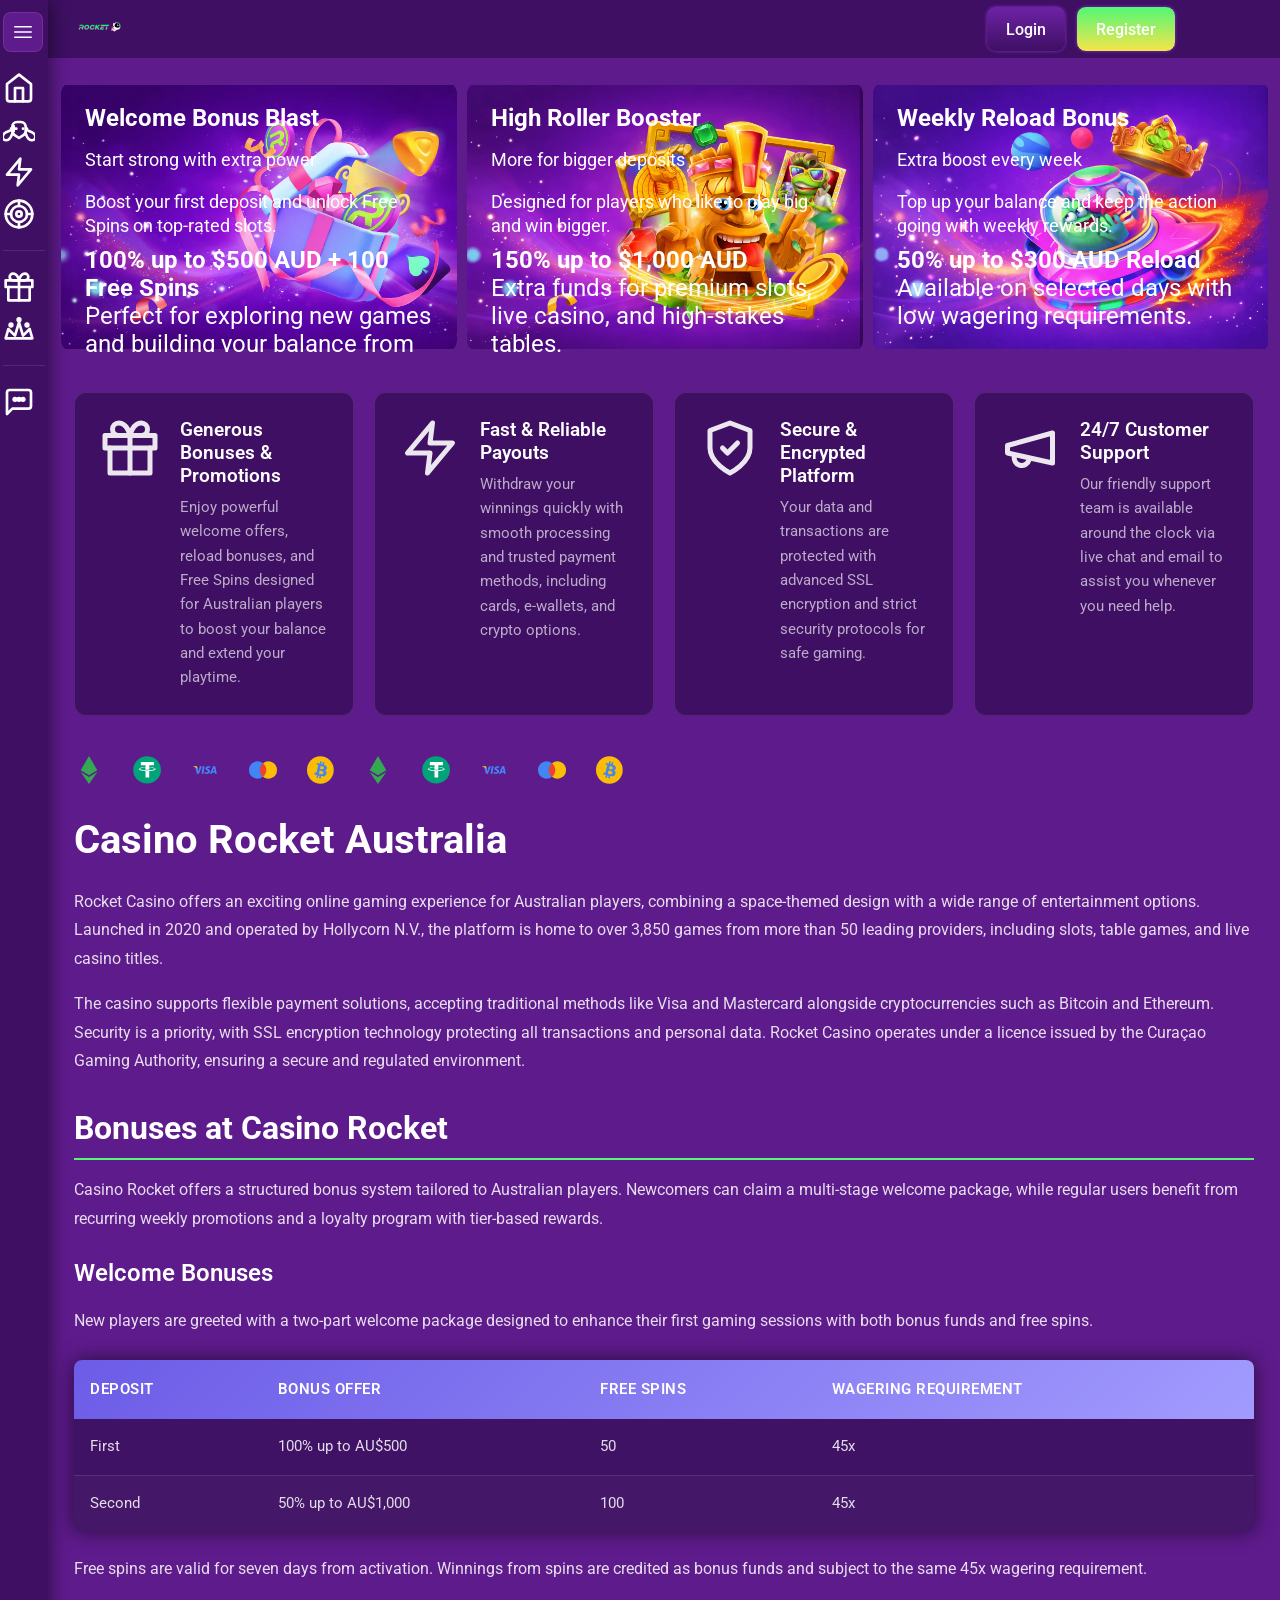
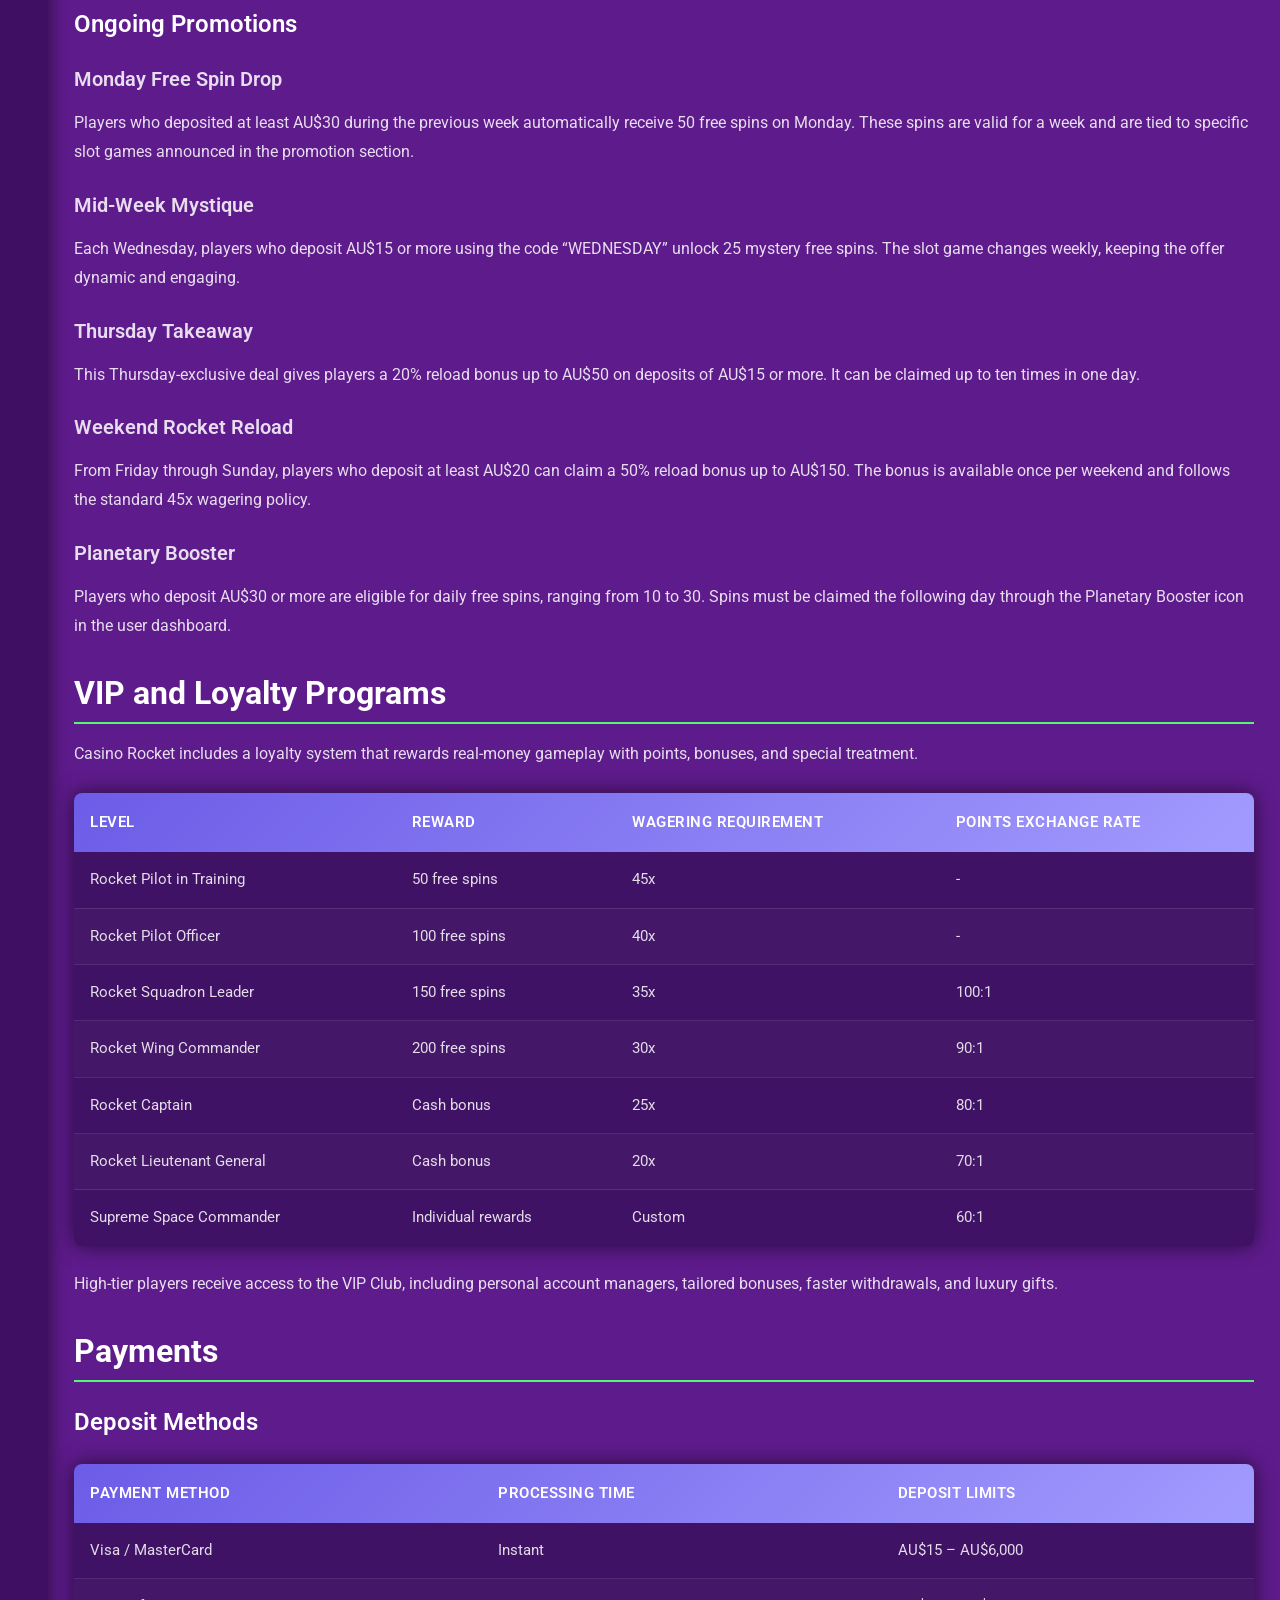
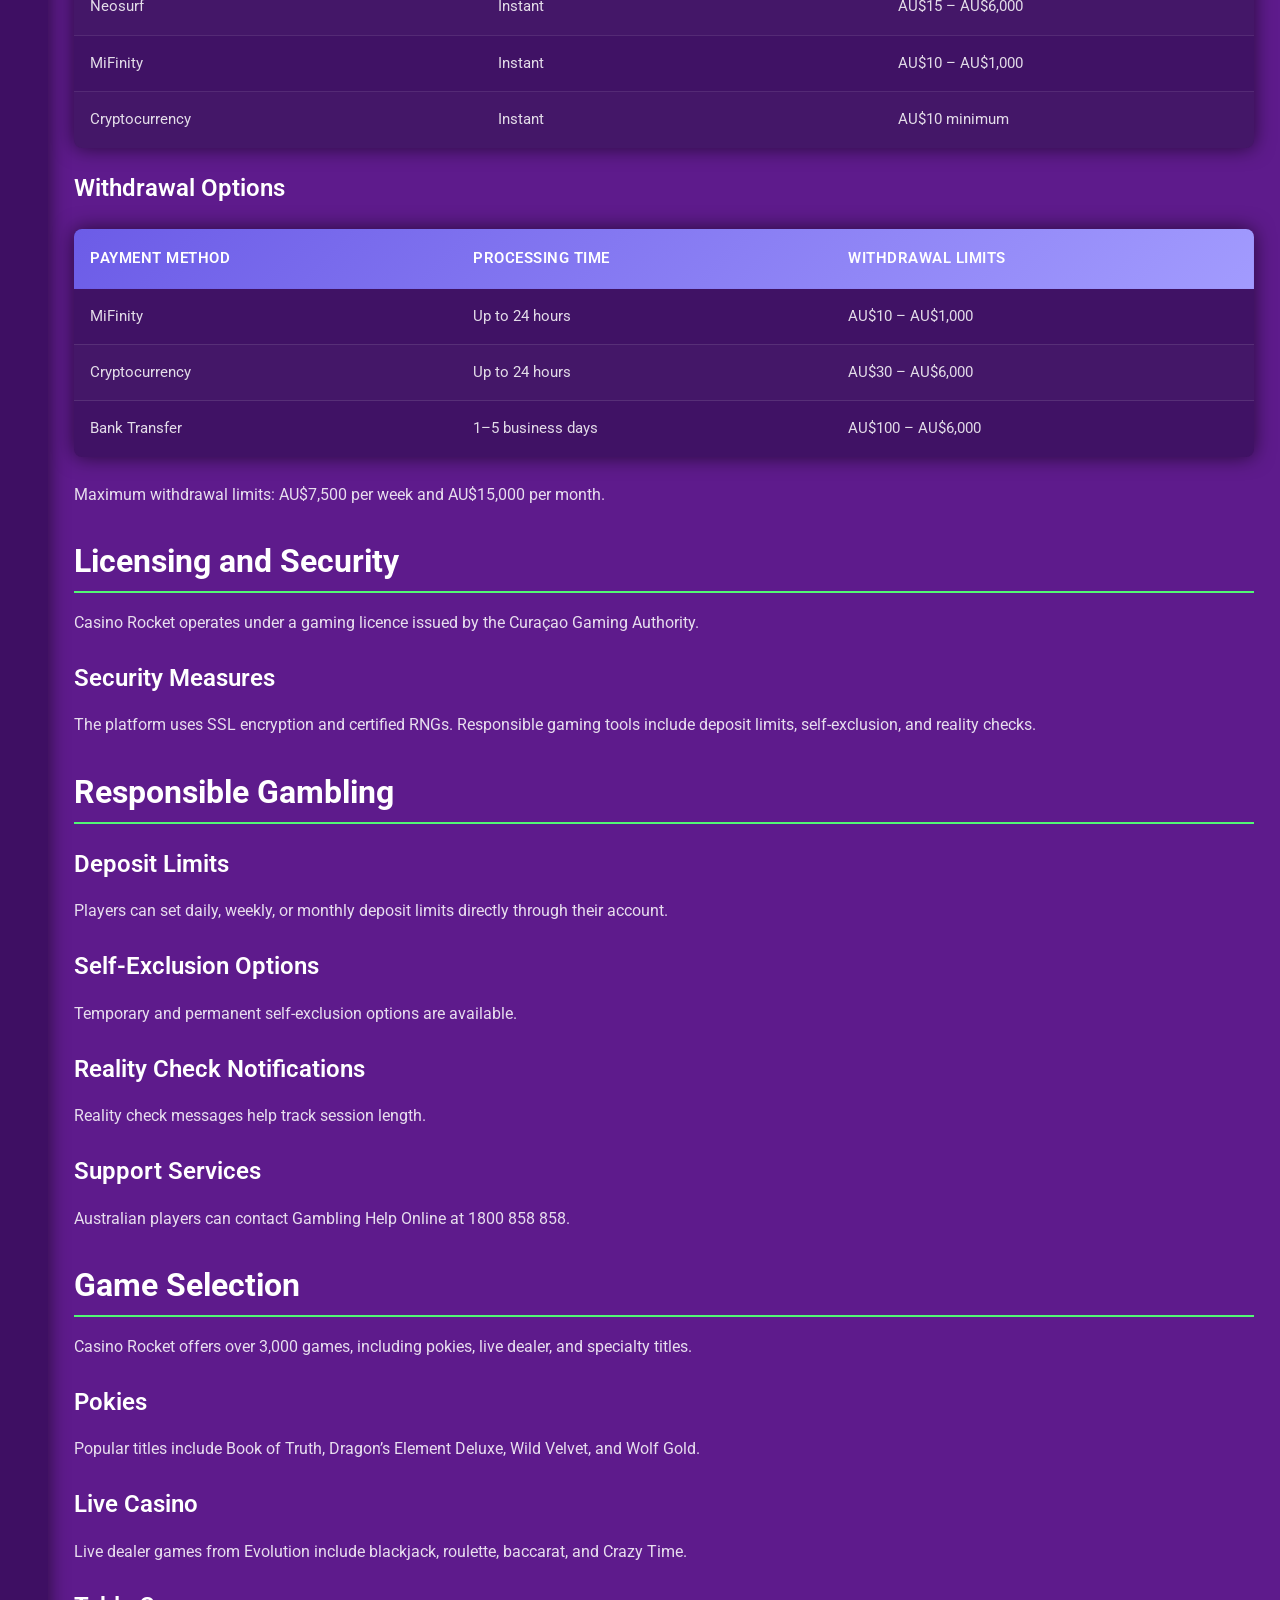
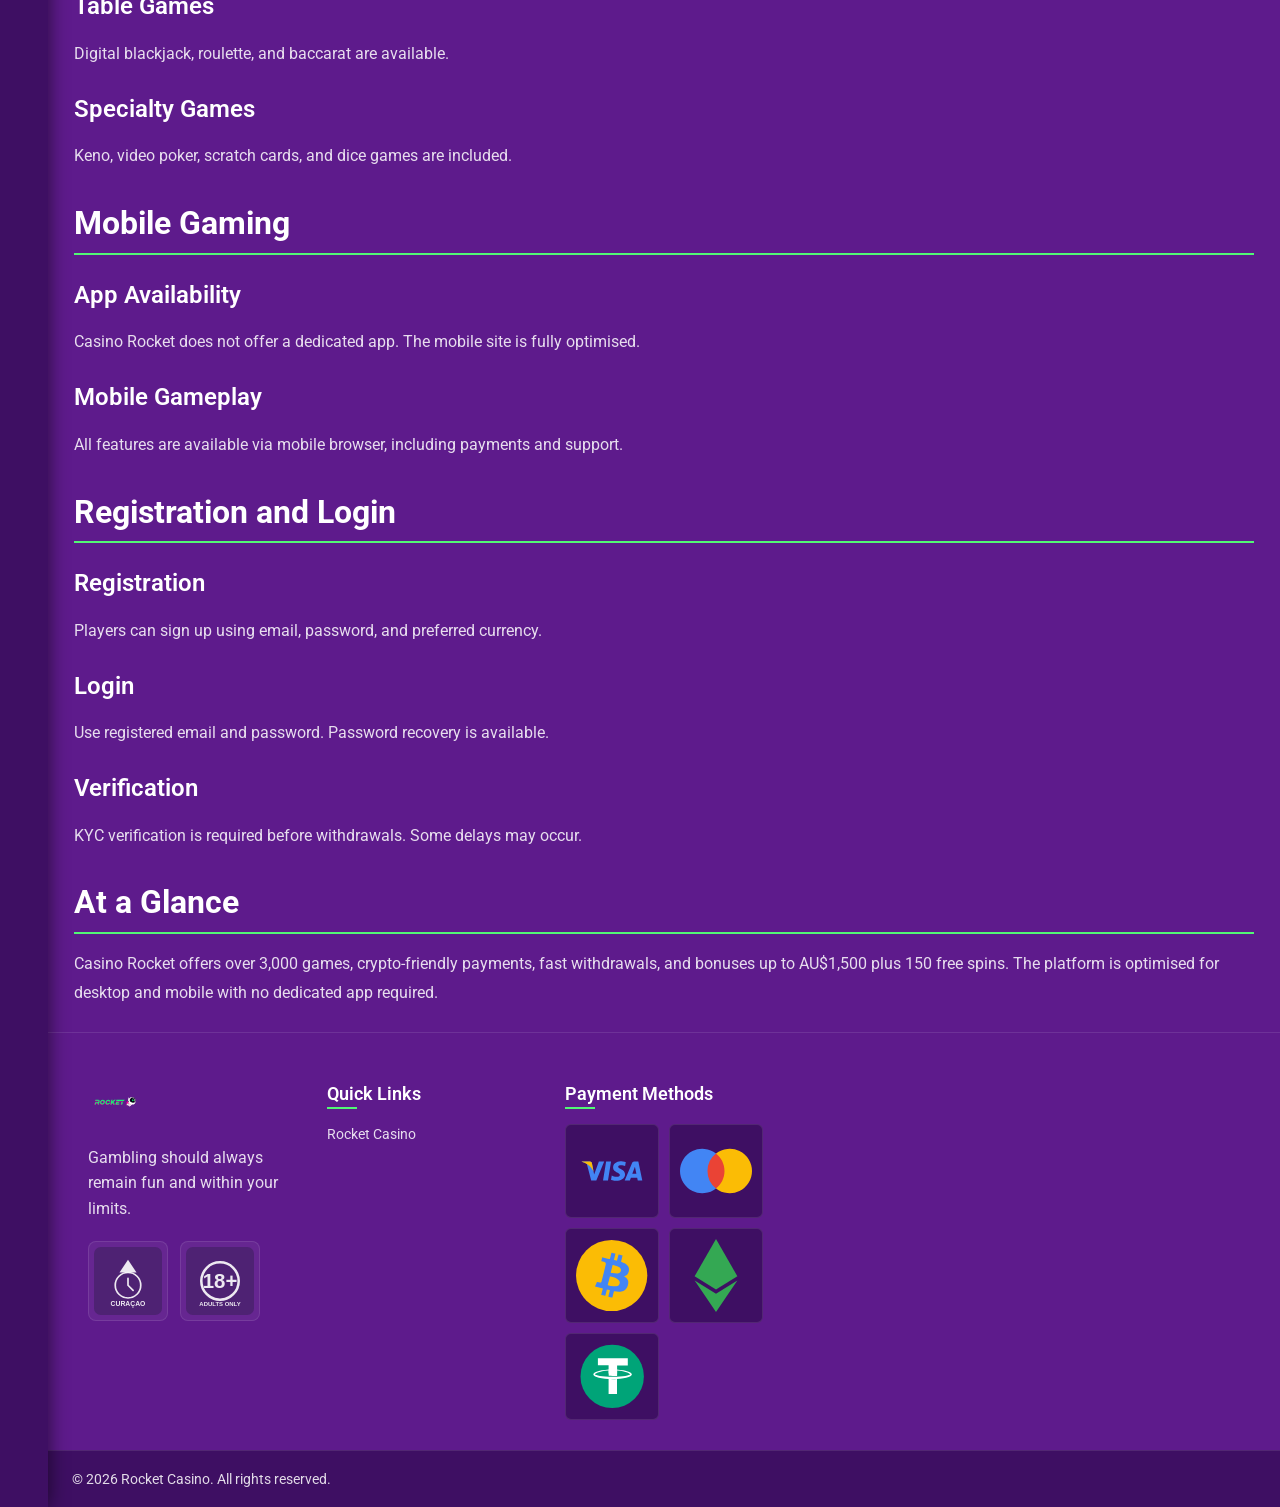
==== commit 682807a0: "migrate casinorocket777-au.com: rotate homepage copy -> aus - Create aus/index.html as a copy of roo" ====
--- a/index.html
+++ b/index.html
@@ -19,9 +19,10 @@
                 
         <link rel="icon" type="image/webp" href="assets/img/favicon.ico">
         
-        <link rel="alternate" href="https://casinorocket777-au.com/" hreflang="en">
-    <link rel="alternate" href="https://casinorocket777-au.com/en-au/" hreflang="en-AU">
-    <link rel="canonical" href="https://casinorocket777-au.com/en-au/">        
+        <link rel="alternate" hreflang="en" href="https://casinorocket777-au.com/" />
+    <link rel="alternate" hreflang="en-AU" href="https://casinorocket777-au.com/aus/" />
+    <link rel="alternate" hreflang="x-default" href="https://casinorocket777-au.com/" />
+    <link rel="canonical" href="https://casinorocket777-au.com/aus/">        
         <script src="assets/js/wow.min.js"></script>
     <script>new WOW().init();</script>    </head>
 <body class="body">
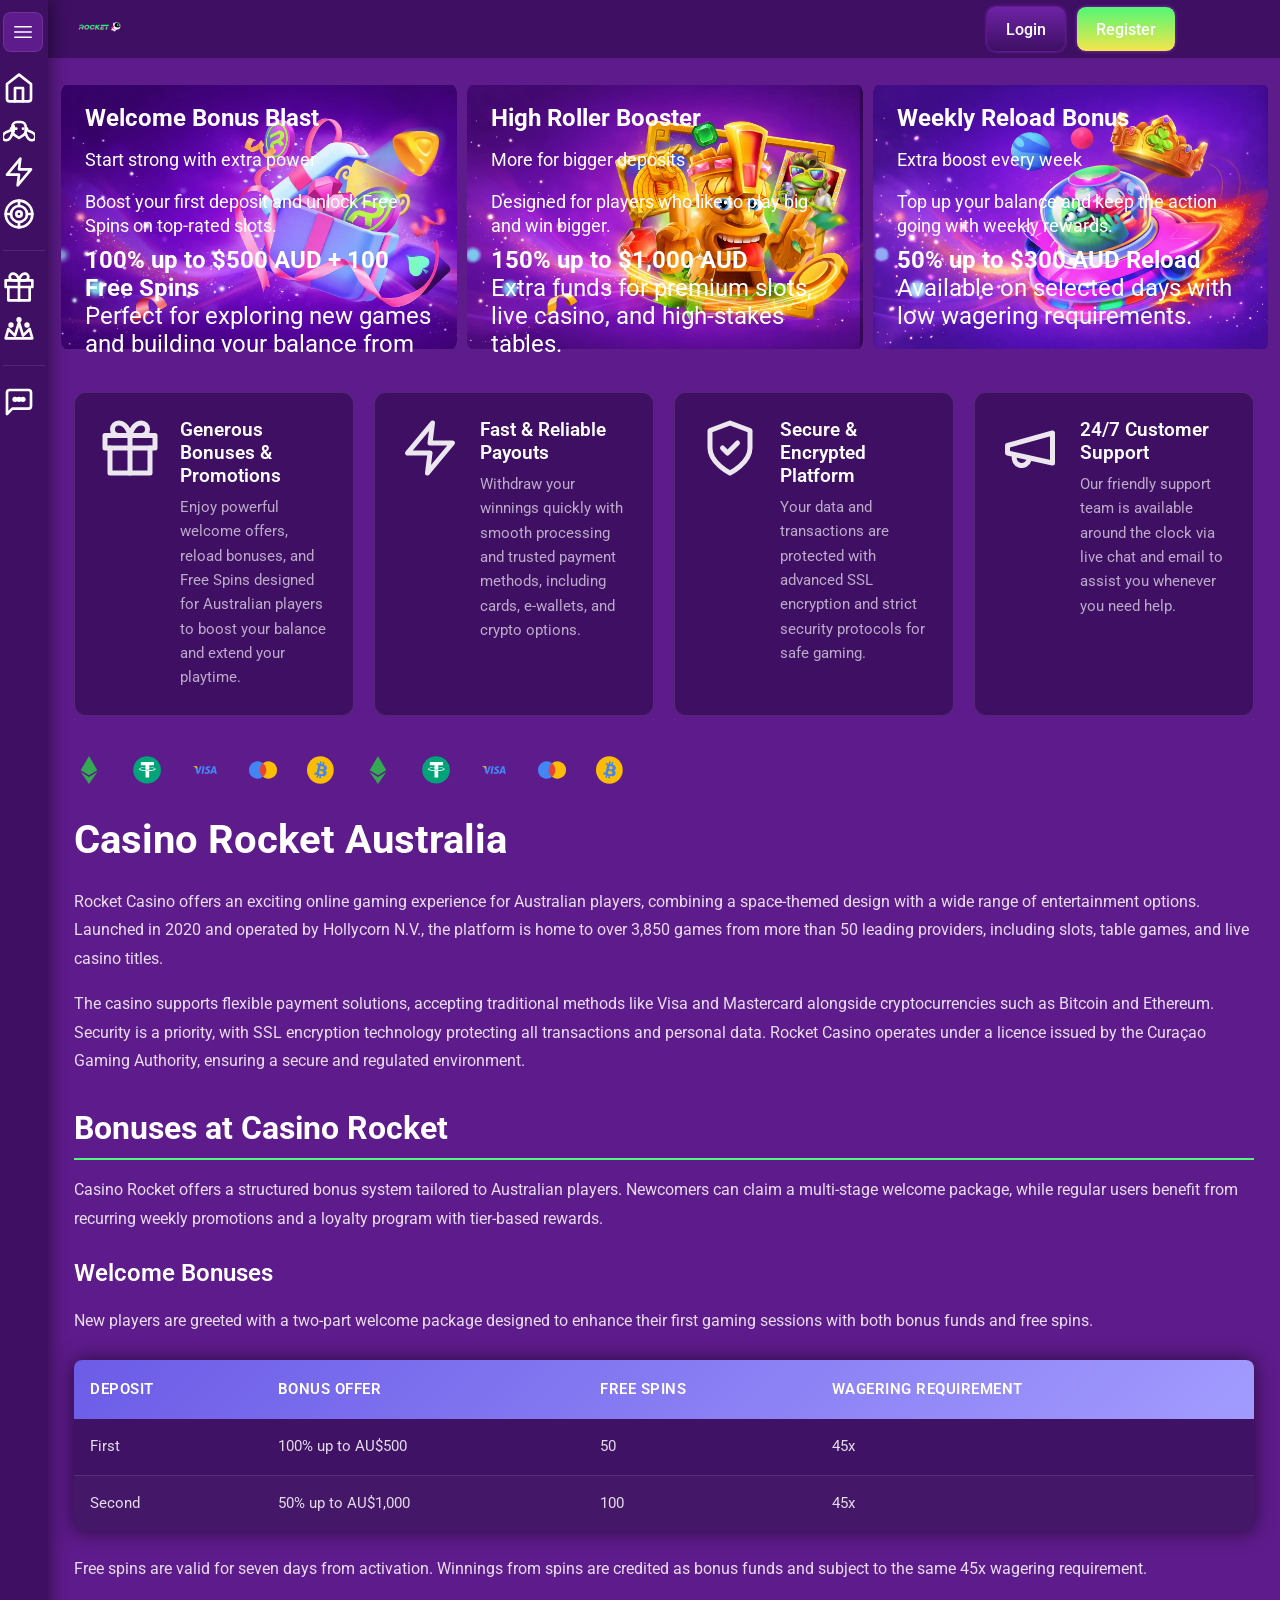
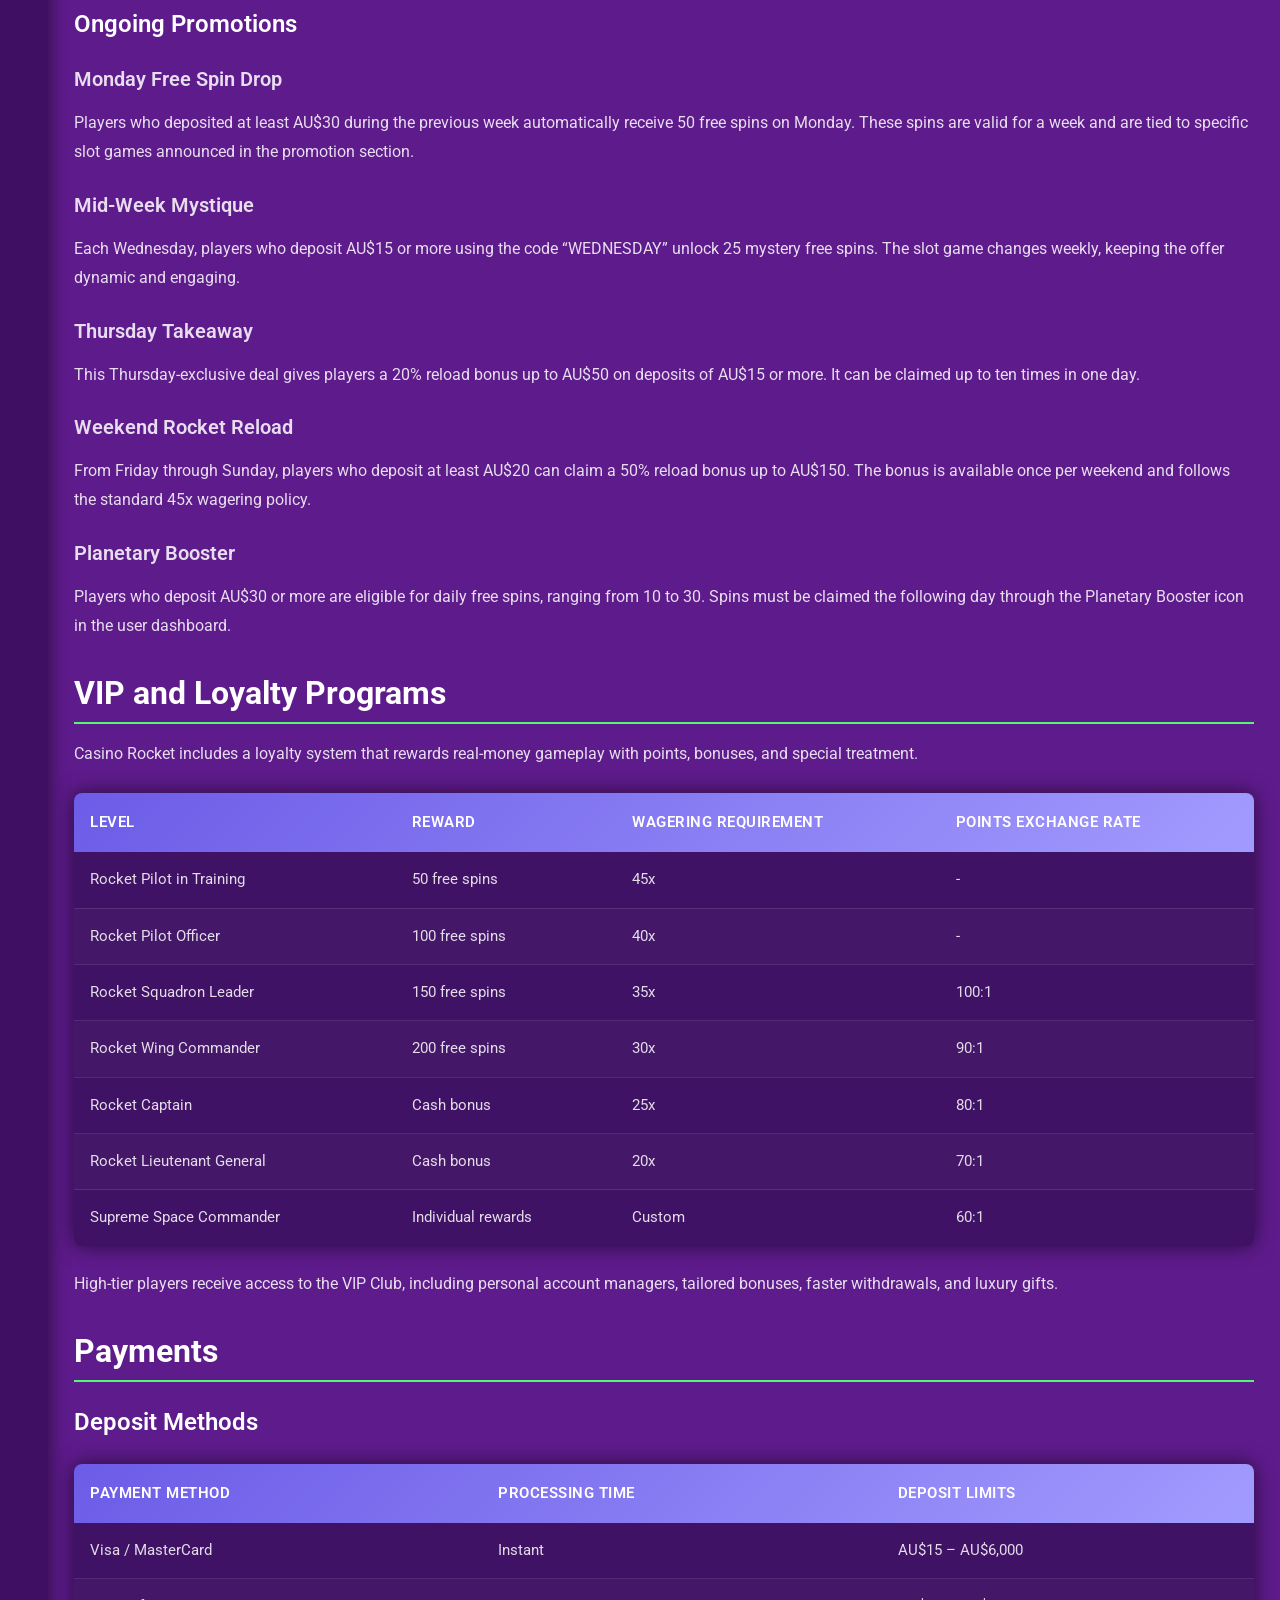
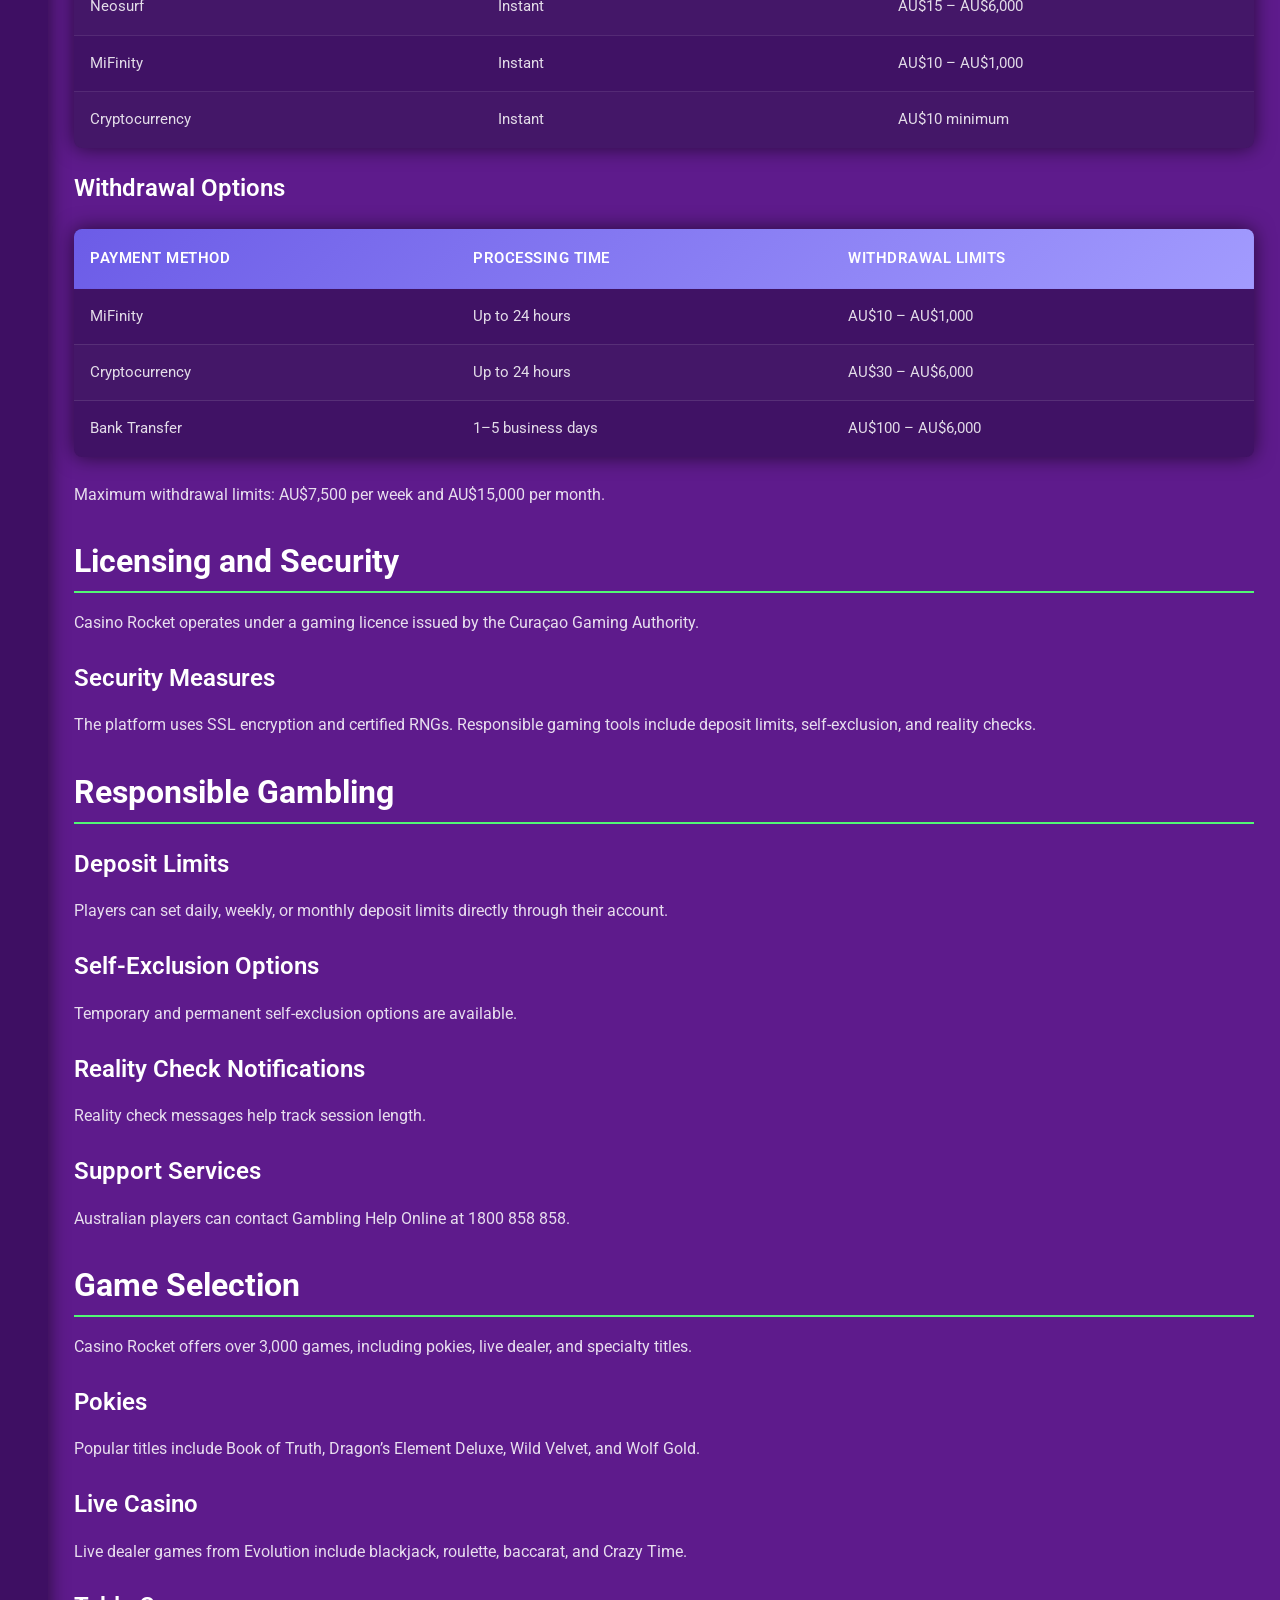
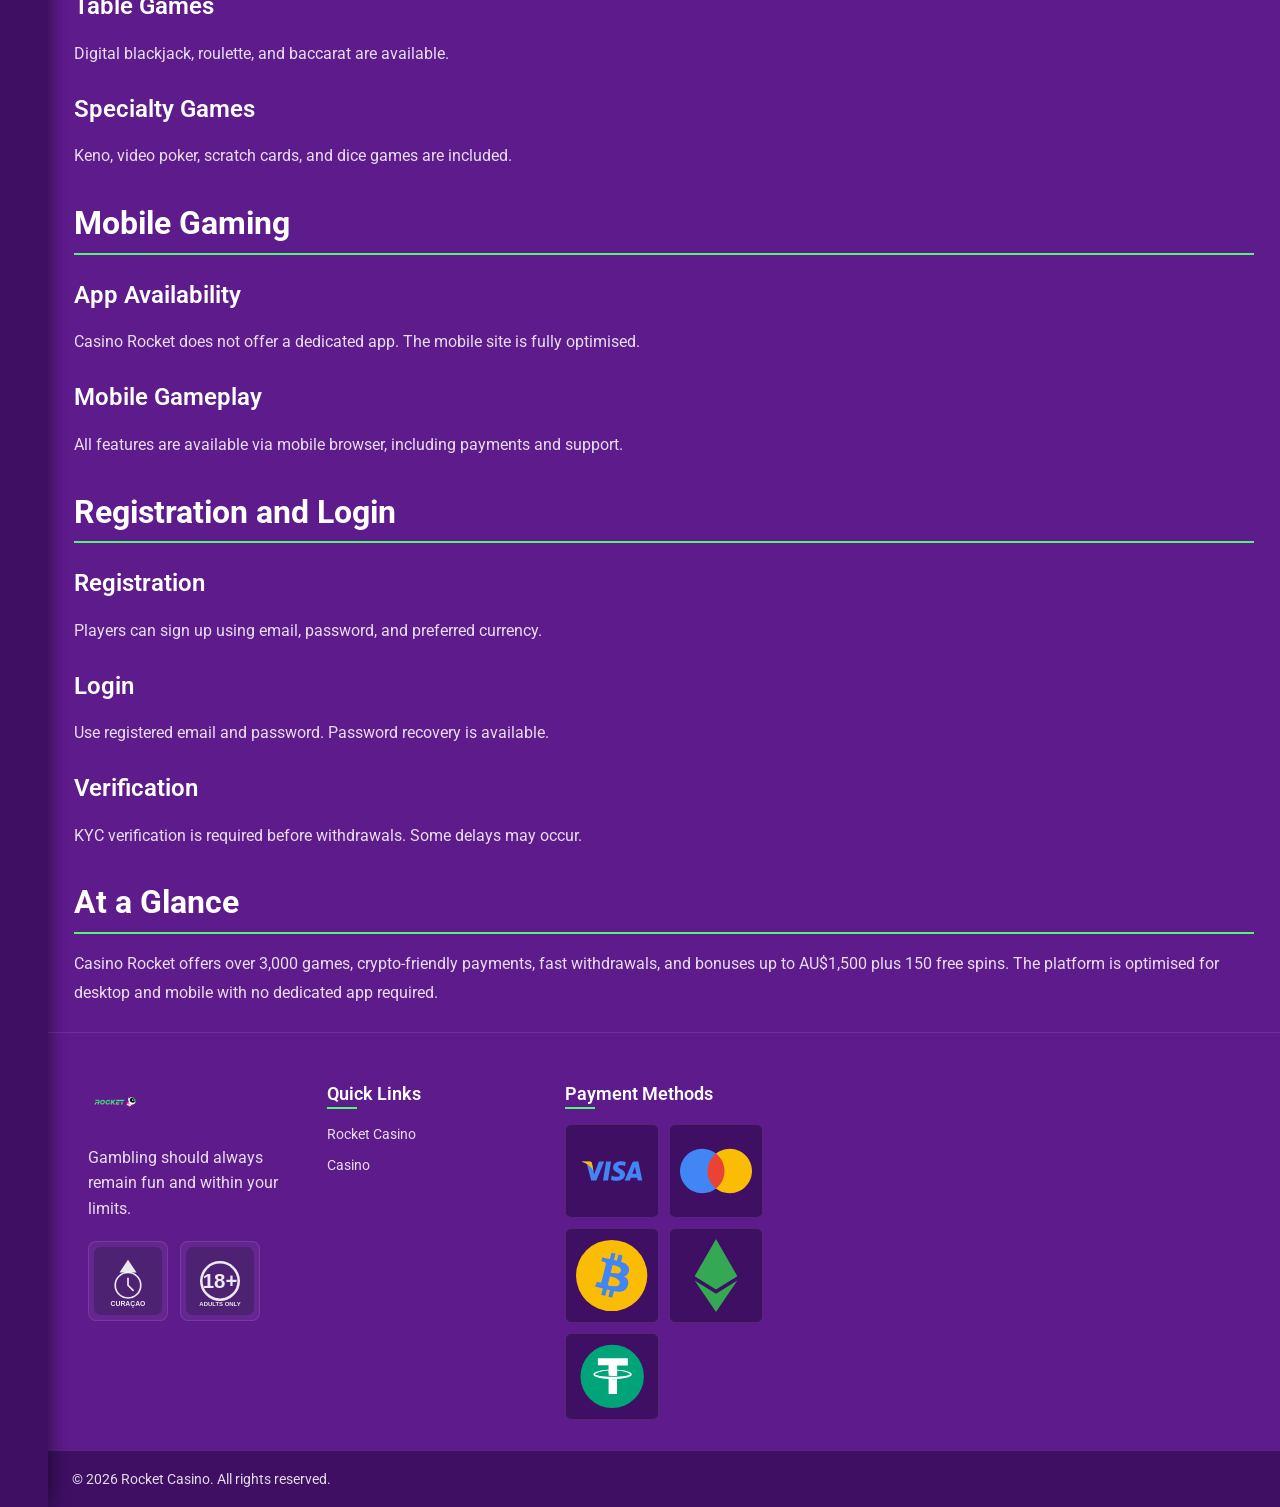
==== commit 407fcd76: "structure casinorocket777-au.com: remove + /casino/" ====
--- a/index.html
+++ b/index.html
@@ -1,5 +1,5 @@
 <!DOCTYPE html>
-<html lang="en-AU">
+<html lang="en">
 <head>
     <meta charset="UTF-8">
     <meta name="viewport" content="width=device-width, initial-scale=1.0, maximum-scale=1.0, user-scalable=no">
@@ -19,10 +19,8 @@
                 
         <link rel="icon" type="image/webp" href="assets/img/favicon.ico">
         
-        <link rel="alternate" hreflang="en" href="https://casinorocket777-au.com/" />
-    <link rel="alternate" hreflang="en-AU" href="https://casinorocket777-au.com/aus/" />
-    <link rel="alternate" hreflang="x-default" href="https://casinorocket777-au.com/" />
-    <link rel="canonical" href="https://casinorocket777-au.com/aus/">        
+        <link rel="alternate" hreflang="en-AU" href="https://casinorocket777-au.com/" />
+    <link rel="canonical" href="https://casinorocket777-au.com/">        
         <script src="assets/js/wow.min.js"></script>
     <script>new WOW().init();</script>    </head>
 <body class="body">
@@ -463,6 +461,7 @@
                 <h3>Quick Links</h3>
                 <ul class="footer-links">
                                             <li><a href="/">Rocket Casino</a></li>
+                                            <li><a href="/casino/">Casino</a></li>
                                     </ul>
             </div>
         
